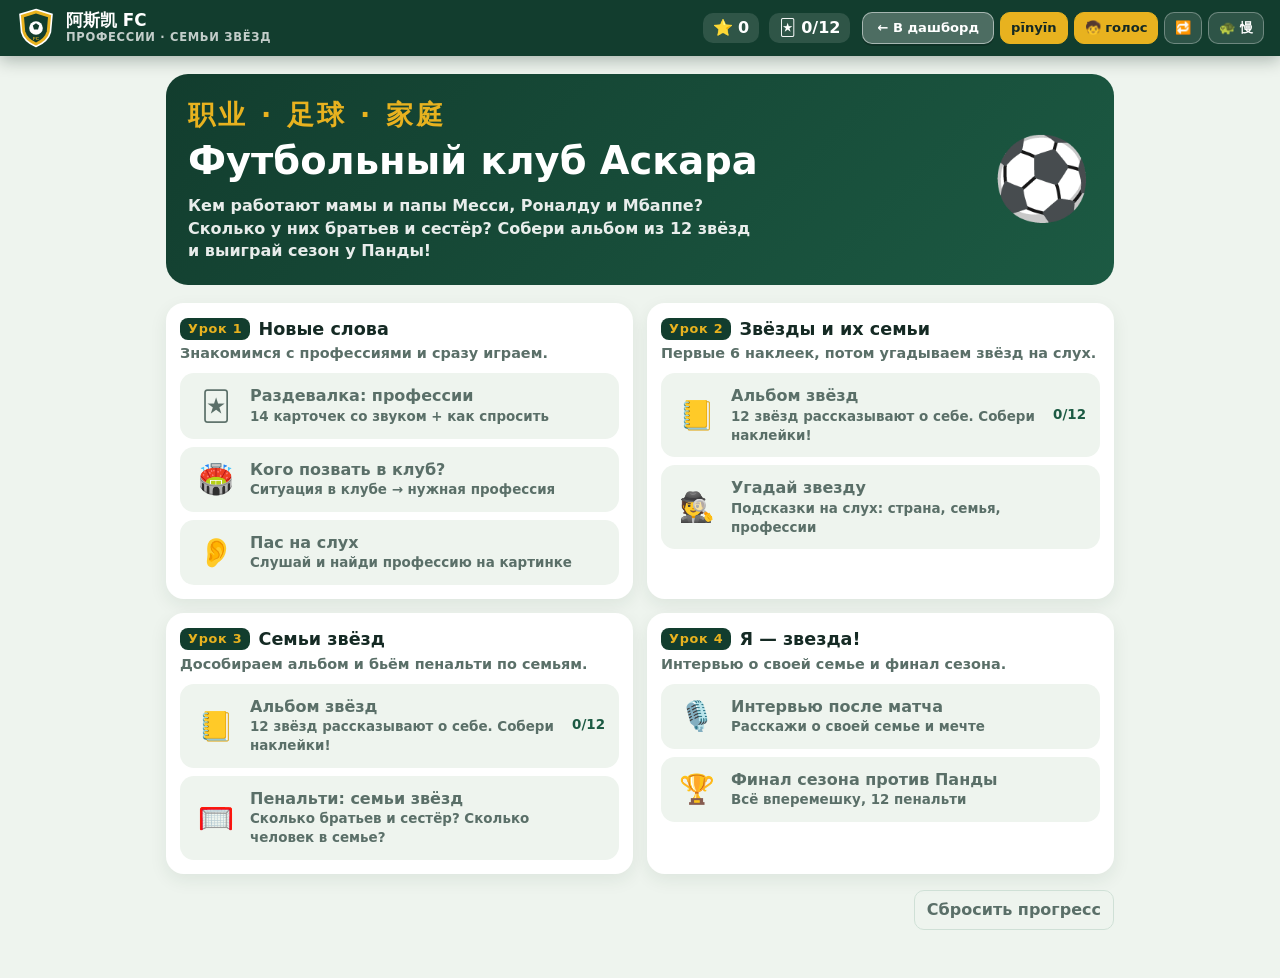
==== askar-fc.html @ 65e93907 "Add Askar FC interactive professions and football star cards simulator" ====
<!doctype html><html><head><meta charset=utf8><meta name=viewport content="width=device-width,initial-scale=1,viewport-fit=cover"><style>:root{color-scheme:light;box-sizing:border-box;padding-top:env(safe-area-inset-top,0px);padding-bottom:env(safe-area-inset-bottom,0px)}html{scroll-padding-top:env(safe-area-inset-top,0px)}body{margin:0;padding:0;font:14px -apple-system,BlinkMacSystemFont,sans-serif;background:#fff;color:#000}img{max-width:100%}[hidden]:not([hidden=until-found i]){display:none!important}</style></head><body>
<title>Аскар FC: Профессии и Звёзды футбола | 阿斯凯 FC</title>
<meta name="claude:viewport-fit-sides" content="cover">
<style>
/* Layout: sticky club header; home = season plan (4 lessons → modules); each module is one focused screen. The sticker album is the spine of the site. */
:root{
  --bg:#eef4ee;
  --page:#ffffff;
  --ink:#152a24;
  --muted:#5a6f68;
  --line:#cfe0d6;
  --club:#123d2e;
  --club-2:#1c5a43;
  --grass:#3c8e4c;
  --grass-2:#47a058;
  --gold:#e8b21f;
  --gold-soft:#fff3cc;
  --red:#e0483a;
  --red-d:#a92d22;
  --teal:#17807e;
  --ok:#2f9e5b;
  --ok-soft:#ddf3e5;
  --bad:#d6403f;
  --bad-soft:#fde5e3;
  --f-body:"Trebuchet MS","Segoe UI",system-ui,-apple-system,"PingFang SC","Microsoft YaHei",sans-serif;
  --f-zh:"PingFang SC","Microsoft YaHei","Noto Sans SC","Hiragino Sans GB",system-ui,sans-serif;
  color-scheme:light;
}
*{box-sizing:border-box}
html,body{min-height:100%}
body{margin:0;background:var(--bg);color:var(--ink);font-family:var(--f-body);font-size:16px;line-height:1.4;overflow-x:hidden}
body::before{content:"";position:fixed;inset:0 0 auto;height:env(safe-area-inset-top,0px);z-index:10;background:var(--club)}
.zh{font-family:var(--f-zh);font-weight:700}
.py{font-weight:700;color:var(--teal);font-size:.8em}
body.nopy .py{display:none}
button{font:inherit;color:inherit;cursor:pointer}
button:focus-visible{outline:3px solid var(--gold);outline-offset:3px}

header.top{position:sticky;top:env(safe-area-inset-top,0px);z-index:9;background:var(--club);color:#fff;
  padding-block:8px;padding-left:max(16px,env(safe-area-inset-left,0px));padding-right:max(16px,env(safe-area-inset-right,0px));
  display:flex;align-items:center;gap:12px;flex-wrap:wrap;box-shadow:0 4px 16px rgba(5,30,20,.3)}
.badge{display:flex;align-items:center;gap:10px;background:none;border:0;color:#fff;padding:0;text-align:left}
.badge svg{width:40px;height:40px;flex:none}
.badge b{display:block;font-weight:900;font-size:1.05rem;line-height:1.1}
.badge small{display:block;opacity:.75;font-size:.72rem;letter-spacing:.06em;text-transform:uppercase;font-weight:800}
.hstat{display:flex;gap:10px;margin-left:auto;font-weight:900;align-items:center}
.hstat span{background:rgba(255,255,255,.12);border-radius:10px;padding:4px 10px;font-variant-numeric:tabular-nums}
.tools{display:flex;gap:6px;flex-wrap:wrap}
.tbtn{background:rgba(255,255,255,.12);border:1.5px solid rgba(255,255,255,.3);color:#fff;border-radius:10px;padding:6px 10px;font-weight:800;font-size:.82rem;white-space:nowrap}
.tbtn[aria-pressed="true"]{background:var(--gold);color:var(--ink);border-color:var(--gold)}
.warn{background:var(--gold-soft);color:#6b4b00;font-weight:700;font-size:.88rem;padding-block:8px;padding-left:max(16px,env(safe-area-inset-left,0px));padding-right:max(16px,env(safe-area-inset-right,0px));border-bottom:1px solid #f0d58a}

main{max-width:980px;margin:0 auto;padding-block:18px 48px;padding-left:max(16px,env(safe-area-inset-left,0px));padding-right:max(16px,env(safe-area-inset-right,0px))}
.screen{animation:in .3s ease both}
@keyframes in{from{opacity:.35;transform:translateY(8px)}to{opacity:1;transform:none}}
h1.t{margin:0 0 4px;font-size:clamp(1.4rem,4.4vw,2rem);font-weight:900;text-wrap:balance}
h1.t .zh{color:var(--red);margin-right:8px}
.sub{color:var(--muted);font-weight:700;margin:0 0 14px}
.back{background:transparent;border:1.5px solid var(--line);border-radius:10px;padding:8px 12px;font-weight:800;color:var(--muted)}
.cta{display:inline-flex;align-items:center;justify-content:center;gap:10px;background:var(--red);color:#fff;border:0;border-radius:14px;padding:13px 24px;font-weight:900;font-size:1.1rem;box-shadow:0 6px 0 var(--red-d);transition:transform .1s,box-shadow .1s}
.cta:active{transform:translateY(4px);box-shadow:0 2px 0 var(--red-d)}
.cta.green{background:var(--club-2);box-shadow:0 6px 0 var(--club)}
.cta.green:active{box-shadow:0 2px 0 var(--club)}
.row{display:flex;gap:10px;align-items:center;flex-wrap:wrap}
.spacer{flex:1}

/* home */
.hero{background:linear-gradient(135deg,var(--club) 0%,var(--club-2) 100%);color:#fff;border-radius:22px;padding:22px;display:grid;grid-template-columns:minmax(0,1fr) auto;gap:18px;align-items:center;overflow:hidden;position:relative}
.hero h1{margin:0;font-size:clamp(1.6rem,5vw,2.4rem);font-weight:900;text-wrap:balance}
.hero h1 .zh{display:block;color:var(--gold);font-size:.7em;letter-spacing:.12em}
.hero p{margin:8px 0 0;opacity:.9;font-weight:700;max-width:52ch}
.hero .ball{font-size:5rem;line-height:1}
.lessons{display:grid;gap:14px;margin-top:18px;grid-template-columns:repeat(2,minmax(0,1fr))}
.lesson{background:var(--page);border-radius:18px;padding:14px;box-shadow:0 6px 18px rgba(20,60,40,.08);min-width:0}
.lesson h2{margin:0 0 2px;font-size:1.1rem;font-weight:900;display:flex;gap:8px;align-items:center}
.lesson h2 .n{background:var(--club);color:var(--gold);border-radius:8px;padding:2px 8px;font-size:.8rem;letter-spacing:.06em}
.lesson p{margin:0 0 10px;color:var(--muted);font-weight:700;font-size:.9rem}
.mods{display:grid;gap:8px}
.mod{display:flex;align-items:center;gap:12px;background:var(--bg);border:2px solid transparent;border-radius:14px;padding:10px 12px;text-align:left;width:100%}
.mod:hover{border-color:var(--grass)}
.mod .ic{font-size:1.8rem;flex:none;width:44px;text-align:center}
.mod b{display:block;font-size:1rem}
.mod span{display:block;color:var(--muted);font-size:.84rem;font-weight:700}
.mod .sc{margin-left:auto;font-weight:900;color:var(--club-2);white-space:nowrap;font-variant-numeric:tabular-nums}

/* word cards */
.cards{display:grid;gap:12px;grid-template-columns:repeat(auto-fill,minmax(150px,1fr))}
.wcard{background:var(--page);border:3px solid var(--line);border-radius:18px;padding:12px 8px;display:flex;flex-direction:column;align-items:center;gap:4px;text-align:center;position:relative;min-width:0}
.wcard:hover{border-color:var(--grass)}
.wcard .emo{font-size:2.6rem;line-height:1.1}
.wcard .zh{font-size:1.5rem}
.wcard .ru{color:var(--muted);font-weight:700;font-size:.88rem}
.wcard .tb{position:absolute;top:6px;right:8px;font-size:.62rem;font-weight:900;letter-spacing:.05em;color:#fff;background:var(--teal);border-radius:5px;padding:1px 5px}
.wcard .tb.ex{background:var(--gold);color:var(--ink)}
.wcard.flip .ru{display:none}
.grammar{margin-top:18px;background:var(--page);border-radius:18px;padding:14px 16px;border-left:6px solid var(--gold)}
.grammar h3{margin:0 0 8px;font-size:1rem}
.gl{display:flex;gap:10px;align-items:center;padding:6px 0;border-bottom:1px dashed var(--line)}
.gl:last-child{border-bottom:0}
.gl .zh{font-size:1.25rem}
.gl .ru{color:var(--muted);font-weight:700;font-size:.9rem}
.sbtn{flex:none;width:40px;height:40px;border-radius:50%;border:0;background:var(--gold);font-size:1.1rem;box-shadow:0 3px 0 #b88a0e}
.sbtn:active{transform:translateY(2px);box-shadow:0 1px 0 #b88a0e}

/* quiz */
.qhead{display:flex;align-items:center;gap:10px;flex-wrap:wrap;margin-bottom:12px}
.qhead h1{margin:0;font-size:clamp(1.2rem,3.6vw,1.6rem);font-weight:900}
.dots{display:flex;gap:5px;margin-left:auto;flex-wrap:wrap}
.dot{width:11px;height:11px;border-radius:50%;background:#fff;border:2px solid var(--line)}
.dot.ok{background:var(--ok);border-color:var(--ok)}.dot.miss{background:var(--gold);border-color:var(--gold)}.dot.cur{border-color:var(--club);transform:scale(1.25)}
.score{display:flex;gap:8px;align-items:center;margin-left:auto;font-weight:900;font-size:1.2rem;font-variant-numeric:tabular-nums}
.score span{background:var(--club);color:#fff;border-radius:10px;padding:3px 10px}
.prompt{background:var(--page);border-radius:20px;padding:14px 16px;box-shadow:0 8px 22px rgba(20,60,40,.1)}
.prompt .ask{font-weight:900;color:var(--muted);font-size:.95rem}
.prompt .scene{font-size:clamp(2.6rem,11vw,4rem);text-align:center;line-height:1.2;margin:6px 0}
.qline{display:flex;align-items:center;gap:12px;margin-top:6px}
.qline .face{font-size:2.4rem;flex:none;line-height:1}
.qline .q{flex:1;min-width:0;font-size:clamp(1.3rem,4.6vw,1.9rem);line-height:1.25}
.qline .q.hid{color:transparent;background:repeating-linear-gradient(90deg,var(--line) 0 16px,transparent 16px 24px);height:.9em;border-radius:6px;max-width:320px}
.listen{flex:none;width:62px;height:62px;border-radius:50%;border:0;background:var(--gold);font-size:1.7rem;box-shadow:0 4px 0 #b88a0e;display:grid;place-items:center}
.listen:active{transform:translateY(3px);box-shadow:0 1px 0 #b88a0e}
.listen.pulse{animation:pulse 1.3s infinite}
@keyframes pulse{0%{box-shadow:0 4px 0 #b88a0e,0 0 0 0 rgba(232,178,31,.6)}70%{box-shadow:0 4px 0 #b88a0e,0 0 0 16px rgba(232,178,31,0)}100%{box-shadow:0 4px 0 #b88a0e,0 0 0 0 rgba(232,178,31,0)}}
.hint{margin-top:8px;color:var(--muted);font-weight:800;font-size:.9rem}
.opts{display:grid;gap:12px;grid-template-columns:repeat(2,minmax(0,1fr));margin-top:14px}
@media(min-width:760px){.opts.four{grid-template-columns:repeat(4,minmax(0,1fr))}}
.opt{background:var(--page);border:3px solid var(--line);border-radius:16px;padding:12px;min-height:84px;display:flex;flex-direction:column;align-items:center;justify-content:center;gap:4px;text-align:center;min-width:0;transition:transform .12s,border-color .2s,background .2s}
.opt:hover:not(:disabled){transform:translateY(-2px);border-color:var(--teal)}
.opt .emo{font-size:2.6rem;line-height:1.1}
.opt .zh{font-size:clamp(1.15rem,4vw,1.5rem);line-height:1.25}
.opt .rev{display:none}
.opts.done .opt .rev{display:block}
.opt.ok{border-color:var(--ok);background:var(--ok-soft)}
.opt.bad{border-color:var(--bad);background:var(--bad-soft);animation:shake .35s}
.opts.done .opt:not(.ok){opacity:.5}
.opt:disabled{cursor:default}
.opt svg.jersey{width:84px;height:84px}
@keyframes shake{20%,60%{transform:translateX(-6px)}40%,80%{transform:translateX(6px)}}
.after{margin-top:14px;background:var(--club);color:#fff;border-radius:18px;padding:14px 18px;display:flex;align-items:center;gap:14px;flex-wrap:wrap}
.after .say{flex:1;min-width:200px}
.after small{display:block;font-weight:800;opacity:.85}
.after .zh{display:block;font-size:clamp(1.4rem,5vw,2rem);color:#ffe28a;line-height:1.25}
.after .py{color:#bfeadb;font-size:.95rem}
.after .ru{display:block;opacity:.9;font-weight:700}
.after .mini{background:rgba(255,255,255,.14);border:1.5px solid rgba(255,255,255,.35);color:#fff;border-radius:12px;padding:10px 14px;font-weight:800}
.foot{display:flex;justify-content:space-between;gap:10px;margin-top:14px}

/* penalty strip */
.pitch{position:relative;height:130px;border-radius:16px;overflow:hidden;margin-top:12px;background:repeating-linear-gradient(90deg,var(--grass) 0 44px,var(--grass-2) 44px 88px)}
.goal{position:absolute;left:50%;top:8px;width:min(230px,70%);height:76px;transform:translateX(-50%);border:5px solid #fff;border-bottom:0;border-radius:6px 6px 0 0;background:repeating-linear-gradient(45deg,rgba(255,255,255,.28) 0 2px,transparent 2px 10px),repeating-linear-gradient(-45deg,rgba(255,255,255,.28) 0 2px,transparent 2px 10px),rgba(10,40,25,.25)}
.keeper{position:absolute;left:50%;bottom:44px;margin-left:-20px;font-size:2.5rem;line-height:1;transition:transform .45s cubic-bezier(.3,1.3,.5,1)}
.pball{position:absolute;left:50%;bottom:6px;margin-left:-16px;font-size:2rem;line-height:1;transition:transform .5s cubic-bezier(.2,.8,.3,1)}
.pbig{position:absolute;left:12px;bottom:8px;max-width:46%;color:#fff;font-weight:900;font-size:1.15rem;text-shadow:0 2px 6px rgba(0,0,0,.45);opacity:0;transition:opacity .25s}
.pbig.on{opacity:1}

/* album */
.album{display:grid;gap:14px;grid-template-columns:repeat(auto-fill,minmax(170px,1fr))}
.slot{position:relative;border-radius:18px;padding:10px;background:var(--page);border:3px dashed var(--line);display:flex;flex-direction:column;align-items:center;gap:4px;text-align:center;min-height:210px;min-width:0}
.slot .num{position:absolute;top:8px;left:10px;font-weight:900;color:var(--muted);font-size:.8rem;font-variant-numeric:tabular-nums}
.slot .flag{position:absolute;top:8px;right:8px;width:34px;border-radius:4px;box-shadow:0 1px 4px rgba(0,0,0,.2)}
.slot svg.jersey{width:110px;height:110px;margin-top:10px}
.slot .nm{font-size:1.25rem}
.slot .ru{font-weight:800;color:var(--muted);font-size:.85rem}
.slot.empty svg.jersey{filter:grayscale(1) opacity(.35)}
.slot.empty .nm{color:#9fb3aa}
.slot.glued{border:3px solid var(--gold);background:linear-gradient(160deg,#fffdf3 0%,#fff 55%,#fff6d6 100%);box-shadow:0 8px 20px rgba(160,120,10,.18)}
.slot.glued::after{content:"";position:absolute;inset:0;border-radius:15px;pointer-events:none;background:linear-gradient(115deg,transparent 30%,rgba(255,255,255,.65) 45%,transparent 60%);background-size:250% 100%;animation:shine 3.5s infinite}
@keyframes shine{from{background-position:120% 0}to{background-position:-120% 0}}
.slot .tag{font-size:.75rem;font-weight:900;color:var(--club-2);background:var(--ok-soft);border-radius:8px;padding:2px 8px}
.slot.empty .tag{background:var(--gold-soft);color:#6b4b00}
.progress{height:12px;background:var(--page);border-radius:8px;overflow:hidden;margin:4px 0 16px;border:1px solid var(--line)}
.progress i{display:block;height:100%;background:linear-gradient(90deg,var(--gold),var(--grass))}

/* dossier */
.dos{display:grid;grid-template-columns:220px minmax(0,1fr);gap:16px;align-items:start}
.dos .pic{background:var(--page);border-radius:20px;padding:12px;text-align:center;box-shadow:0 8px 22px rgba(20,60,40,.1)}
.dos .pic svg.jersey{width:170px;height:170px}
.dos .pic .flag{width:60px;border-radius:5px;box-shadow:0 1px 4px rgba(0,0,0,.2)}
.dos .pic .nm{font-size:1.6rem;display:block}
.lines{background:var(--page);border-radius:20px;padding:10px 14px;box-shadow:0 8px 22px rgba(20,60,40,.1)}
.ln{display:flex;align-items:center;gap:12px;padding:8px 0;border-bottom:1px dashed var(--line)}
.ln:last-child{border-bottom:0}
.ln .vis{font-size:1.9rem;flex:none;width:96px;text-align:center;line-height:1.1}
.ln .txt{flex:1;min-width:0}
.ln .txt .zh{font-size:1.3rem}
body.hidetxt .ln .txt .zh,body.hidetxt .ln .txt .py{filter:blur(7px)}
.fact{margin-top:12px;background:var(--gold-soft);border-radius:14px;padding:10px 14px;font-weight:700}

/* interview */
.iv{display:grid;grid-template-columns:minmax(0,1.15fr) minmax(0,1fr);gap:16px;align-items:start}
.qrow{background:var(--page);border-radius:16px;padding:10px 12px;margin-bottom:10px;border:2px solid transparent}
.qrow.need{border-color:var(--gold)}
.qrow .qq{display:flex;align-items:center;gap:8px;margin-bottom:8px}
.qrow .qq .zh{font-size:1.1rem}
.qrow .qq .new{background:var(--red);color:#fff;font-size:.62rem;font-weight:900;padding:1px 6px;border-radius:5px}
.chips{display:flex;flex-wrap:wrap;gap:7px}
.chip{border:2px solid var(--line);background:#fff;border-radius:12px;padding:5px 10px;display:flex;flex-direction:column;align-items:center;line-height:1.2}
.chip .zh{font-size:1.05rem}
.chip .e{font-size:1.2rem}
.chip.on{border-color:var(--ok);background:var(--ok-soft)}
.mic{position:sticky;top:76px;background:var(--club);color:#fff;border-radius:20px;padding:16px}
.mic h3{margin:0 0 8px;display:flex;gap:8px;align-items:center}
.mic .l{padding:6px 0;border-bottom:1px dashed rgba(255,255,255,.2)}
.mic .l .zh{font-size:1.15rem;color:#ffe28a}
.mic .l .py{color:#bfeadb;display:block}
.mic .l.empty{opacity:.45}

/* end */
.final{background:var(--page);border-radius:22px;padding:22px;text-align:center;box-shadow:0 10px 30px rgba(20,60,40,.12)}
.final .cup{font-size:4rem;line-height:1}
.final h1{margin:6px 0;font-size:clamp(1.5rem,5vw,2.2rem);font-weight:900;text-wrap:balance}
.final .big{font-size:2.6rem;font-weight:900;font-variant-numeric:tabular-nums}
.teacher{margin-top:16px;background:var(--bg);border-radius:14px;padding:12px 16px;text-align:left}
.teacher h3{margin:0 0 6px;font-size:1rem}
.teacher ul{margin:0;padding-left:20px;display:grid;gap:4px}
.teacher li small{display:block;color:var(--muted);font-weight:700}
.ov{position:fixed;inset:0;z-index:30;display:grid;place-items:center;background:rgba(5,30,20,.6);padding:20px}
.stick{background:var(--page);border-radius:24px;padding:22px;text-align:center;max-width:360px;animation:pop .5s cubic-bezier(.2,1.6,.4,1) both}
@keyframes pop{from{transform:scale(.3) rotate(-10deg);opacity:0}to{transform:none;opacity:1}}
.stick svg.jersey{width:150px;height:150px}
.stick h2{margin:6px 0 2px;font-size:1.5rem}

@media(max-width:760px){.lessons{grid-template-columns:1fr}.dos,.iv{grid-template-columns:1fr}.mic{position:static}.hero{grid-template-columns:1fr}.hero .ball{display:none}}
@media(max-width:480px){.badge small{display:none}.ln .vis{width:64px;font-size:1.5rem}}
@media(prefers-reduced-motion:reduce){*{animation:none!important;transition:none!important}}
</style>

<header class="top">
  <button class="badge" id="home" aria-label="На главную">
    <svg viewBox="0 0 100 100" aria-hidden="true"><path d="M50 4 L90 16 L86 60 Q80 84 50 96 Q20 84 14 60 L10 16 Z" fill="#e8b21f" stroke="#fff" stroke-width="4"/><path d="M50 14 L80 23 L77 58 Q72 76 50 86 Q28 76 23 58 L20 23 Z" fill="#123d2e"/><circle cx="50" cy="50" r="17" fill="#fff"/><path d="M50 38 L58 44 L55 54 L45 54 L42 44 Z" fill="#123d2e"/><text x="50" y="80" text-anchor="middle" font-size="11" font-weight="900" fill="#e8b21f" font-family="sans-serif">FC</text></svg>
    <span><b><span class="zh">阿斯凯</span> FC</b><small>Профессии · семьи звёзд</small></span>
  </button>
  <div class="hstat"><span id="hStars" title="Звёзды за правильные ответы">⭐ 0</span><span id="hStick" title="Наклейки в альбоме">🃏 0/12</span></div>
  <div class="tools"><a href="index.html" class="tbtn" style="text-decoration:none; display:inline-flex; align-items:center; gap:6px; background:rgba(255,255,255,0.25); border:1.5px solid rgba(255,255,255,0.5); color:#fff; font-weight:800; padding:6px 14px; border-radius:10px; box-shadow:0 2px 0 rgba(0,0,0,0.2);">← В дашборд</a>
    <button class="tbtn" id="tPy" aria-pressed="true">pīnyīn</button>
    <button class="tbtn" id="tKid" aria-pressed="true">🧒 голос</button>
    <button class="tbtn" id="tVoice" title="Сменить голос">🔁</button>
    <button class="tbtn" id="tSlow" aria-pressed="false">🐢 慢</button>
  </div>
</header>
<div class="warn" id="warn" hidden></div>
<main id="app"></main>
<div id="ov"></div>

<script>
(function(){
const $=s=>document.querySelector(s);
const app=$('#app'),ovEl=$('#ov');
const esc=s=>String(s).replace(/[&<>"]/g,m=>({'&':'&amp;','<':'&lt;','>':'&gt;','"':'&quot;'}[m]));
const shuffle=a=>{a=a.slice();for(let i=a.length-1;i>0;i--){const j=Math.floor(Math.random()*(i+1));[a[i],a[j]]=[a[j],a[i]]}return a};
const pick=(a,n)=>shuffle(a).slice(0,n);
const zp=(zh,py)=>`<span class="zh">${esc(zh)}</span>${py?`<br><span class="py">${esc(py)}</span>`:''}`;

/* ================= VOICE ================= */
const synth=window.speechSynthesis||null;let voice=null,slow=false,kid=true,zhVoices=[],vi=0;
function pickVoice(){
  if(!synth)return;const vs=synth.getVoices();
  const rank=v=>/yunxia/i.test(v.name)?0:/xiaoyi/i.test(v.name)?1:/xiaoxiao/i.test(v.name)?2:/yunxi(?![a-z])/i.test(v.name)?3:/zh[-_]CN/i.test(v.lang)?4:/^zh/i.test(v.lang)?5:9;
  zhVoices=vs.filter(v=>rank(v)<9).sort((a,b)=>rank(a)-rank(b));
  if(vi>=zhVoices.length)vi=0;voice=zhVoices[vi]||null;
  const w=$('#warn');if(!vs.length)return;
  if(!voice){w.textContent='На этом устройстве нет китайского голоса. Откройте страницу в Microsoft Edge (голос 云夏) или читайте фразы сами.';w.hidden=false}
  else if(!/yunxia/i.test(voice.name)){w.textContent='Голос: '+voice.name+(kid?'. Детскость имитируем повышением тона. ':'. ')+'Самый детский голос (云夏) есть в Microsoft Edge.';w.hidden=false}
  else w.hidden=true;
  $('#tVoice').textContent='🔁 '+(voice?voice.name.replace(/Microsoft |Google | Online|\(Natural\)|\(.*?\)/g,'').trim().slice(0,14):'нет');
}
if(synth){pickVoice();synth.onvoiceschanged=pickVoice}
else{const w=$('#warn');w.textContent='Браузер не умеет озвучивать текст. Читайте фразы сами.';w.hidden=false}
function speak(text){
  return new Promise(res=>{
    if(!synth){res();return}
    synth.cancel();
    setTimeout(()=>{
      const u=new SpeechSynthesisUtterance(text);u.lang='zh-CN';if(voice)u.voice=voice;
      u.rate=slow?0.58:0.72;u.pitch=kid?(voice&&/yunxia/i.test(voice.name)?1.15:1.6):1;
      let d=false;const fin=()=>{if(!d){d=true;res()}};u.onend=fin;u.onerror=fin;
      setTimeout(fin,2500+text.length*(slow?520:330));synth.speak(u);
    },70);
  });
}
let ac=null;
function tone(seq){try{ac=ac||new (window.AudioContext||window.webkitAudioContext)();let t=ac.currentTime;
  seq.forEach(([f,d,type])=>{const o=ac.createOscillator(),g=ac.createGain();o.type=type||'sine';o.frequency.value=f;g.gain.setValueAtTime(.0001,t);g.gain.exponentialRampToValueAtTime(.18,t+.02);g.gain.exponentialRampToValueAtTime(.0001,t+d);o.connect(g).connect(ac.destination);o.start(t);o.stop(t+d+.02);t+=d*.8})}catch(e){}}
const sOk=()=>tone([[660,.12],[880,.12],[1320,.26]]);
const sBad=()=>tone([[220,.18,'triangle'],[165,.24,'triangle']]);
const sWhistle=()=>tone([[1900,.16,'square'],[1900,.3,'square']]);
const sStick=()=>tone([[523,.1],[659,.1],[784,.1],[1046,.3]]);

/* ================= STORAGE ================= */
const KEY='askarFC_v1';
let SV={stars:0,glued:{},best:{}};
try{const r=localStorage.getItem(KEY);if(r)SV=Object.assign(SV,JSON.parse(r))}catch(e){}
function save(){try{localStorage.setItem(KEY,JSON.stringify(SV))}catch(e){}}
function hdr(){$('#hStars').textContent='⭐ '+SV.stars;$('#hStick').textContent='🃏 '+Object.keys(SV.glued).length+'/'+STARS.length}

/* ================= DATA: PROFESSIONS ================= */
const PR={
 yisheng:{zh:'医生',py:'yīshēng',ru:'врач',e:'🧑‍⚕️🩺',tb:1},
 hushi:{zh:'护士',py:'hùshi',ru:'медсестра',e:'👩‍⚕️💉',tb:1},
 laoshi:{zh:'老师',py:'lǎoshī',ru:'учитель',e:'👩‍🏫📚',tb:1},
 lvshi:{zh:'律师',py:'lǜshī',ru:'юрист, адвокат',e:'⚖️📜',tb:1},
 siji:{zh:'司机',py:'sījī',ru:'водитель',e:'🧑🚌',tb:1},
 shangren:{zh:'商人',py:'shāngrén',ru:'бизнесмен',e:'💼💰',tb:1},
 jingli:{zh:'经理',py:'jīnglǐ',ru:'менеджер, начальник',e:'👔📊',tb:1},
 mishu:{zh:'秘书',py:'mìshū',ru:'секретарь',e:'📞📝',tb:1},
 jiaolian:{zh:'教练',py:'jiàoliàn',ru:'тренер',e:'📣📋',tb:0},
 yundongyuan:{zh:'运动员',py:'yùndòngyuán',ru:'спортсмен',e:'🏃🏅',tb:0},
 chushi:{zh:'厨师',py:'chúshī',ru:'повар',e:'🧑‍🍳🍲',tb:0},
 gongren:{zh:'工人',py:'gōngrén',ru:'рабочий',e:'👷🔧',tb:0},
 lifashi:{zh:'理发师',py:'lǐfàshī',ru:'парикмахер',e:'💇✂️',tb:0},
 gongchengshi:{zh:'工程师',py:'gōngchéngshī',ru:'инженер',e:'🏗️📐',tb:0}
};
const PK=Object.keys(PR);
const GRAM=[
 ['你爸爸做什么工作？','Nǐ bàba zuò shénme gōngzuò?','Кем работает твой папа?'],
 ['我爸爸是医生。','Wǒ bàba shì yīshēng.','Мой папа — врач.'],
 ['我妈妈也是医生。','Wǒ māma yě shì yīshēng.','Моя мама тоже врач. (也 = тоже)'],
 ['他是足球运动员。','Tā shì zúqiú yùndòngyuán.','Он футболист. (足球 + 运动员)'],
 ['我想当教练。','Wǒ xiǎng dāng jiàoliàn.','Я хочу стать тренером.']
];

/* ================= DATA: STARS (facts checked: Wikipedia / biographies) ================= */
const CT={pt:['葡萄牙','Pútáoyá','Португалия'],ar:['阿根廷','Āgēntíng','Аргентина'],fr:['法国','Fǎguó','Франция'],no:['挪威','Nuówēi','Норвегия'],br:['巴西','Bāxī','Бразилия'],gb:['英国','Yīngguó','Англия'],it:['意大利','Yìdàlì','Италия'],es:['西班牙','Xībānyá','Испания']};
const STARS=[
 {id:'cr7',zh:'C罗',py:'C Luó',ru:'Криштиану Роналду',c:'pt',num:7,k:['#c8102e','#046a38','#fff'],dad:null,mom:'chushi',sib:{g:1,j:2},kou:6,
  fact:'Папа работал садовником и помогал с формой в маленьком футбольном клубе. Мама работала поваром и уборщицей. Криштиану — самый младший из четырёх детей.'},
 {id:'messi',zh:'梅西',py:'Méixī',ru:'Лионель Месси',c:'ar',num:10,k:['#75aadb','#ffffff','#1c2a5a'],stripes:1,dad:'jingli',mom:'gongren',sib:{g:2,m:1},kou:6,
  fact:'Папа был начальником отдела на сталелитейном заводе. Мама работала в мастерской, где делали магниты. Лео играл в футбол со старшими братьями Родриго и Матиасом.'},
 {id:'mbappe',zh:'姆巴佩',py:'Mǔbāpèi',ru:'Килиан Мбаппе',c:'fr',num:10,k:['#1c2a5a','#ffffff','#e0483a'],dad:'jiaolian',mom:'yundongyuan',sib:{g:1,d:1},kou:5,
  fact:'Папа — футбольный тренер, мама играла в гандбол. Младший брат Этан тоже футболист. Старший брат Жирес — приёмный, он тоже был футболистом.'},
 {id:'haaland',zh:'哈兰德',py:'Hālándé',ru:'Эрлинг Холанд',c:'no',num:9,k:['#ba0c2f','#ffffff','#00205b'],dad:'yundongyuan',mom:'yundongyuan',sib:{g:1,j:1},kou:5,
  fact:'Папа играл в футбол в английской Премьер-лиге, мама — чемпионка Норвегии по лёгкой атлетике. Старшие брат Астор и сестра Габриэль. У папы есть ещё две младшие дочки.'},
 {id:'neymar',zh:'内马尔',py:'Nèimǎ\'ěr',ru:'Неймар',c:'br',num:10,k:['#ffdf00','#009c3b','#002776'],dad:'yundongyuan',mom:null,sib:{m:1},kou:4,
  fact:'Папа тоже был футболистом, а потом стал помощником сына. Младшая сестра Рафаэлла родилась в 1996 году.'},
 {id:'kaka',zh:'卡卡',py:'Kǎkǎ',ru:'Кака',c:'br',num:22,k:['#ffdf00','#009c3b','#002776'],dad:'gongchengshi',mom:'laoshi',sib:{d:1},kou:4,
  fact:'Папа — инженер-строитель, мама — учительница начальных классов. Младший брат Дигау тоже стал футболистом.'},
 {id:'ronaldinho',zh:'小罗',py:'Xiǎo Luó',ru:'Роналдиньо',c:'br',num:10,k:['#ffdf00','#009c3b','#002776'],dad:'gongren',mom:'hushi',sib:{g:1,j:1},kou:5,
  fact:'Папа был сварщиком на верфи и играл в футбол. Мама продавала косметику, а потом выучилась на медсестру. Роналдиньо — младший из трёх детей.'},
 {id:'beckham',zh:'贝克汉姆',py:'Bèikèhànmǔ',ru:'Дэвид Бекхэм',c:'gb',num:7,k:['#ffffff','#1c2a5a','#e0483a'],dad:'gongren',mom:'lifashi',sib:{j:1,m:1},kou:5,
  fact:'Папа устанавливал кухни, мама работала парикмахером. У Дэвида старшая сестра Линн и младшая сестра Джоанна.'},
 {id:'buffon',zh:'布冯',py:'Bùféng',ru:'Джанлуиджи Буффон',c:'it',num:1,k:['#3a3f47','#e8b21f','#ffffff'],dad:'laoshi',mom:'laoshi',sib:{j:2},kou:5,gk:1,
  fact:'Мама метала диск, папа поднимал штангу, а потом оба стали учителями физкультуры. Сёстры играли в волейбол за сборную Италии. Буффон — легендарный вратарь, 门将!'},
 {id:'pele',zh:'贝利',py:'Bèilì',ru:'Пеле',c:'br',num:10,k:['#ffdf00','#009c3b','#002776'],dad:'yundongyuan',mom:null,sib:null,kou:null,bro:true,
  fact:'Папа Дондиньо тоже был футболистом. Младший брат Зока (на 2 года младше) тоже играл в футбол. Ещё у Пеле была сестра Мария Лусия.'},
 {id:'zidane',zh:'齐达内',py:'Qídánèi',ru:'Зинедин Зидан',c:'fr',num:10,k:['#1c2a5a','#ffffff','#e0483a'],dad:'gongren',mom:null,sib:null,sibTxt:['四个哥哥姐姐','sì ge gēge jiějie'],kou:7,
  fact:'Папа работал на складе и охранником в магазине, часто по ночам. Мама вела дом. Зинедин — самый младший из пяти детей.'},
 {id:'yamal',zh:'亚马尔',py:'Yàmǎ\'ěr',ru:'Ламин Ямаль',c:'es',num:19,k:['#c60b1e','#ffc400','#1c2a5a'],dad:null,mom:null,sib:{d:1,m:1},kou:null,
  fact:'Самая молодая звезда альбома! Папа из Марокко, мама из Экваториальной Гвинеи. У Ламина есть младшие брат и сестра.'}
];
const SN={1:['一','yí'],2:['两','liǎng'],3:['三','sān'],4:['四','sì']};
const KN={4:['四','sì'],5:['五','wǔ'],6:['六','liù'],7:['七','qī'],3:['三','sān']};
const SR={g:['哥哥','gēge'],j:['姐姐','jiějie'],d:['弟弟','dìdi'],m:['妹妹','mèimei']};
function sibText(s){
  if(s.sibTxt)return s.sibTxt;
  if(!s.sib)return null;
  const parts=['g','j','d','m'].filter(k=>s.sib[k]).map(k=>[SN[s.sib[k]][0]+'个'+SR[k][0],SN[s.sib[k]][1]+' ge '+SR[k][1]]);
  return [parts.map(p=>p[0]).join('，'),parts.map(p=>p[1]).join(', ')];
}
function sibTextOf(sib){return sibText({sib})}
/* first-person intro of a star */
function intro(s){
  const L=[];const C=CT[s.c];
  L.push({vis:'👋',zh:`我叫${s.zh}。`,py:`Wǒ jiào ${s.py}.`});
  L.push({vis:flagSvg(s.c,'height:30px'),zh:`我是${C[0]}人。`,py:`Wǒ shì ${C[1]} rén.`});
  const st=sibText(s);
  if(st)L.push({vis:sibVis(s),zh:`我有${st[0]}。`,py:`Wǒ yǒu ${st[1]}.`});
  if(s.bro)L.push({vis:'👦⚽',zh:'我弟弟也是足球运动员。',py:'Wǒ dìdi yě shì zúqiú yùndòngyuán.'});
  if(s.kou)L.push({vis:'🏠'+KN[s.kou][0],zh:`我家有${KN[s.kou][0]}口人。`,py:`Wǒ jiā yǒu ${KN[s.kou][1]} kǒu rén.`});
  if(s.dad)L.push({vis:'👨 '+PR[s.dad].e,zh:`我爸爸是${PR[s.dad].zh}。`,py:`Wǒ bàba shì ${PR[s.dad].py}.`});
  if(s.mom){const same=s.mom===s.dad;L.push({vis:'👩 '+PR[s.mom].e,zh:`我妈妈${same?'也':''}是${PR[s.mom].zh}。`,py:`Wǒ māma ${same?'yě ':''}shì ${PR[s.mom].py}.`})}
  L.push({vis:'⚽',zh:'我是足球运动员！',py:'Wǒ shì zúqiú yùndòngyuán!'});
  return L;
}
function sibVis(s){if(!s.sib)return '👨‍👩‍👧‍👦';const E={g:'👦',j:'👧',d:'👦',m:'👧'},Z={g:1,j:1,d:.7,m:.7};let h='';['g','j','d','m'].forEach(k=>{for(let i=0;i<(s.sib[k]||0);i++)h+=`<span style="font-size:${Z[k]}em">${E[k]}</span>`});return h}

/* ================= ART ================= */
function starPts(cx,cy,r,rot){let p=[];for(let i=0;i<10;i++){const a=Math.PI/5*i-Math.PI/2+(rot||0);const rr=i%2?r*.38:r;p.push((cx+rr*Math.cos(a)).toFixed(2)+','+(cy+rr*Math.sin(a)).toFixed(2))}return p.join(' ')}
const FL={
 pt:()=>`<rect width="30" height="20" fill="#da291c"/><rect width="12" height="20" fill="#046a38"/><circle cx="12" cy="10" r="4" fill="#ffe900"/><circle cx="12" cy="10" r="2.4" fill="#da291c"/>`,
 ar:()=>`<rect width="30" height="20" fill="#fff"/><rect width="30" height="6.67" fill="#75aadb"/><rect y="13.33" width="30" height="6.67" fill="#75aadb"/><circle cx="15" cy="10" r="2" fill="#f6b40e"/>`,
 fr:()=>`<rect width="30" height="20" fill="#fff"/><rect width="10" height="20" fill="#002395"/><rect x="20" width="10" height="20" fill="#ed2939"/>`,
 no:()=>`<rect width="30" height="20" fill="#ba0c2f"/><path d="M11 0V20M0 10H30" stroke="#fff" stroke-width="5"/><path d="M11 0V20M0 10H30" stroke="#00205b" stroke-width="2.4"/>`,
 br:()=>`<rect width="30" height="20" fill="#009c3b"/><polygon points="15,2.5 27,10 15,17.5 3,10" fill="#ffdf00"/><circle cx="15" cy="10" r="4.2" fill="#002776"/><path d="M11 9.4 Q15 8.2 19 10.4" stroke="#fff" stroke-width=".7" fill="none"/>`,
 gb:()=>`<rect width="30" height="20" fill="#012169"/><path d="M0 0L30 20M30 0L0 20" stroke="#fff" stroke-width="4"/><path d="M0 0L30 20M30 0L0 20" stroke="#c8102e" stroke-width="1.4"/><path d="M15 0V20M0 10H30" stroke="#fff" stroke-width="6"/><path d="M15 0V20M0 10H30" stroke="#c8102e" stroke-width="3.4"/>`,
 it:()=>`<rect width="30" height="20" fill="#fff"/><rect width="10" height="20" fill="#009246"/><rect x="20" width="10" height="20" fill="#ce2b37"/>`,
 es:()=>`<rect width="30" height="20" fill="#c60b1e"/><rect y="5" width="30" height="10" fill="#ffc400"/>`
};
function flagSvg(c,style){return `<svg class="flag" viewBox="0 0 30 20" style="${style||''}" role="img" aria-label="${CT[c][2]}">${FL[c]()}<rect width="30" height="20" fill="none" stroke="rgba(0,0,0,.15)" stroke-width=".5"/></svg>`}
let jid=0;
function jersey(s){
  const [a,b,n]=s.k;const id='j'+(++jid);
  const shirt='M30 12 L42 6 Q50 13 58 6 L70 12 L93 27 L83 45 L72 39 L72 95 L28 95 L28 39 L17 45 L7 27 Z';
  return `<svg class="jersey" viewBox="0 0 100 100" aria-hidden="true"><defs><clipPath id="${id}"><path d="${shirt}"/></clipPath></defs>
  <path d="${shirt}" fill="${a}" stroke="rgba(0,0,0,.25)" stroke-width="1.5"/>
  ${s.stripes?`<g clip-path="url(#${id})">${[34,46,58,70].map(x=>`<rect x="${x-3}" y="0" width="7" height="100" fill="${b}"/>`).join('')}</g>`:`<g clip-path="url(#${id})"><rect x="0" y="22" width="30" height="8" fill="${b}" transform="rotate(35 15 26)"/><rect x="70" y="22" width="30" height="8" fill="${b}" transform="rotate(-35 85 26)"/></g>`}
  <path d="M42 6 Q50 13 58 6" stroke="${b}" stroke-width="3" fill="none"/>
  ${s.gk?'<text x="50" y="34" text-anchor="middle" font-size="12">🧤</text>':''}
  <text x="50" y="76" text-anchor="middle" font-size="32" font-weight="900" fill="${s.stripes?n:b}" stroke="${s.stripes?'#fff':'none'}" stroke-width="${s.stripes?1:0}" font-family="Trebuchet MS,Arial,sans-serif">${s.num}</text></svg>`;
}

/* ================= QUIZ ENGINE ================= */
/* item: {ask, say, sayPy, show(bool: show question text), scene, face, cls:'four'|'', options:[{html, ok, why}], after:{zh,py,ru}, hint} */
function quiz(cfg){
  const {title,items,penalty,onDone,modId}=cfg;
  let i=0,a=0,p=0;const res=[],miss=[];
  const show=()=>{
    const it=items[i];let tried=false,solved=false;
    const opts=shuffle(it.options);
    app.innerHTML=`<section class="screen">
     <div class="qhead"><button class="back" id="bk">← Меню</button><h1>${title}</h1>
      ${penalty?`<div class="score">🧒 <span id="sa">${a}</span> : <span id="sp">${p}</span> 🐼</div>`:`<div class="dots">${items.map((_,k)=>`<span class="dot ${res[k]===1?'ok':res[k]===2?'miss':''} ${k===i?'cur':''}"></span>`).join('')}</div>`}</div>
     <div class="prompt"><div class="ask">${esc(it.ask)} <span style="float:right">${i+1}/${items.length}</span></div>
      ${it.scene?`<div class="scene" aria-hidden="true">${it.scene}</div>`:''}
      ${it.say?`<div class="qline"><span class="face">${it.face||'🐼'}</span><div class="q ${it.show?'':'hid'}" id="qt">${it.show?zp(it.say,it.sayPy):'?'}</div><button class="listen pulse" id="lis" aria-label="Послушать">🔊</button></div>`:''}
      ${it.hint?`<div class="hint">${esc(it.hint)}</div>`:''}
     </div>
     ${penalty?'<div class="pitch"><div class="goal"></div><div class="keeper" id="kp">🐼</div><div class="pball" id="pb">⚽</div><div class="pbig" id="pg"></div></div>':''}
     <div class="opts ${it.cls||''}" id="opts">${opts.map((o,k)=>`<button class="opt" data-k="${k}">${o.html}</button>`).join('')}</div>
     <div id="aft"></div>
    </section>`;
    window.scrollTo(0,0);
    $('#bk').onclick=()=>{synth&&synth.cancel();home()};
    if(it.say){const lis=$('#lis');const play=()=>{lis.classList.remove('pulse');speak(it.say)};lis.onclick=play;setTimeout(play,380)}
    const shoot=ok=>{if(!penalty)return;const b=$('#pb'),k=$('#kp'),g=$('#pg'),sd=Math.random()<.5?-1:1;
      requestAnimationFrame(()=>{if(ok){b.style.transform=`translate(${sd*70}px,-84px) scale(.55)`;k.style.transform=`translateX(${-sd*56}px) rotate(${-sd*50}deg)`;g.textContent='ГОООЛ! ⚽'}
      else{b.style.transform='translate(0,-52px) scale(.6)';k.style.transform='translateY(-14px) scale(1.25)';g.textContent='Панда отбила! 🧤'}g.classList.add('on')})};
    app.querySelectorAll('.opt').forEach(btn=>btn.onclick=()=>{
      if(solved)return;const o=opts[+btn.dataset.k];
      if(o.ok){
        solved=true;btn.classList.add('ok');$('#opts').classList.add('done');app.querySelectorAll('.opt').forEach(x=>x.disabled=true);
        if(!tried){res[i]=1;a++;SV.stars++;save();hdr();sOk();shoot(true)}else res[i]=2;
        if(!it.show&&it.say){const q=$('#qt');q.classList.remove('hid');q.innerHTML=zp(it.say,it.sayPy)}
        if(penalty){$('#sa').textContent=a;$('#sp').textContent=p}
        const af=it.after;
        if(af){
          $('#aft').innerHTML=`<div class="after"><div class="say"><small>Скажи вслух!</small><span class="zh">${esc(af.zh)}</span><span class="py">${esc(af.py)}</span>${af.ru?`<span class="ru">${esc(af.ru)}</span>`:''}</div><button class="mini" id="ag">🔊 Ещё раз</button><button class="cta green" id="nx">${i+1<items.length?'Дальше →':'Итог →'}</button></div>`;
          $('#ag').onclick=()=>speak(af.zh);$('#nx').onclick=next;speak(af.zh);
          $('#aft').scrollIntoView({behavior:'smooth',block:'nearest'});
        }else setTimeout(next,1200);
      }else{
        btn.classList.add('bad');btn.disabled=true;sBad();
        if(!tried){tried=true;p++;shoot(false);if(penalty)$('#sp').textContent=p;
          miss.push({q:it.say||it.ask,ans:(it.after&&it.after.zh)||'',picked:btn.innerText.replace(/\s+/g,' ').trim()})}
        if(it.say)setTimeout(()=>speak(it.say),500);
      }
    });
  };
  const next=()=>{i++;if(i<items.length)show();else{
    if(modId){SV.best[modId]=Math.max(SV.best[modId]||0,a);save()}
    onDone?onDone({a,p,n:items.length,miss}):result({title,a,p,n:items.length,miss,penalty,again:cfg.again})}};
  show();
}
function result(r){
  const win=r.a>r.p;
  const txt=`${r.title}: ${r.a} из ${r.n} с первой попытки\n`+(r.miss.length?r.miss.map(m=>`- ${m.q}${m.ans?' → '+m.ans:''}; выбрал: ${m.picked}`).join('\n'):'Ошибок нет.');
  app.innerHTML=`<section class="screen"><div class="final">
   <div class="cup">${r.penalty?(win?'🏆':r.a===r.p?'🤝':'🐼'):(r.a===r.n?'🏆':r.a>=r.n*.7?'🥇':'💪')}</div>
   <h1>${r.penalty?(win?'Победа над Пандой!':r.a===r.p?'Ничья!':'Панда выиграла. Реванш?'):(r.a===r.n?'Идеально, чемпион!':'Хорошая тренировка!')}</h1>
   <div class="big">${r.penalty?`${r.a} : ${r.p}`:`${r.a} / ${r.n}`}</div>
   <div class="row" style="justify-content:center;margin-top:14px"><button class="cta" id="again">Ещё раз</button><button class="cta green" id="menu">В меню</button></div>
   <div class="teacher"><h3>Для учителя: ошибки с первой попытки</h3>
    ${r.miss.length?`<ul>${r.miss.map(m=>`<li><span class="zh">${esc(m.q)}</span>${m.ans?` → <span class="zh">${esc(m.ans)}</span>`:''}<small>выбрал: ${esc(m.picked)}</small></li>`).join('')}</ul>`:'<p style="margin:0;font-weight:700">Ошибок нет.</p>'}
    <button class="back" id="cp" style="margin-top:10px">Скопировать для отчёта</button></div>
  </div></section>`;
  if(r.a>=r.n*.7)sStick();
  $('#again').onclick=r.again;$('#menu').onclick=home;
  $('#cp').onclick=async e=>{const b=e.currentTarget;try{await navigator.clipboard.writeText(txt);b.textContent='Скопировано ✓'}catch(err){b.textContent='Не удалось скопировать'}};
}

/* option builders */
const profOpt=(k,ok,showText)=>({ok,html:`<span class="emo">${PR[k].e}</span>${showText?zp(PR[k].zh,PR[k].py):`<span class="rev">${zp(PR[k].zh,PR[k].py)}</span>`}`});
const textOpt=(zh,py,ok)=>({ok,html:zp(zh,py)});
const starOpt=(s,ok)=>({ok,html:`${jersey(s)}${zp(s.zh,s.py)}`});
const distract=(k,n,pool)=>pick((pool||PK).filter(x=>x!==k),n);

/* ================= MODULES ================= */
/* 1. Cards */
function cards(){
  app.innerHTML=`<section class="screen">
   <div class="row"><button class="back" id="bk">← Меню</button><span class="spacer"></span><button class="back" id="flip">Скрыть перевод</button></div>
   <h1 class="t" style="margin-top:12px"><span class="zh">职业</span>Профессии</h1>
   <p class="sub">Нажми на карточку, чтобы услышать слово. <b style="color:var(--teal)">УЧЕБНИК</b> — слова из урока 9, <b style="color:#9a7300">ФУТБОЛ</b> — слова для футбольных историй.</p>
   <div class="cards">${PK.map(k=>`<button class="wcard" data-k="${k}"><span class="tb ${PR[k].tb?'':'ex'}">${PR[k].tb?'УЧЕБНИК':'ФУТБОЛ'}</span><span class="emo">${PR[k].e}</span>${zp(PR[k].zh,PR[k].py)}<span class="ru">${PR[k].ru}</span></button>`).join('')}</div>
   <div class="grammar"><h3>Как сказать</h3>${GRAM.map((g,k)=>`<div class="gl"><button class="sbtn" data-g="${k}" aria-label="Послушать">🔊</button><div>${zp(g[0],g[1])}<div class="ru">${g[2]}</div></div></div>`).join('')}</div>
  </section>`;
  $('#bk').onclick=home;
  let hidden=false;$('#flip').onclick=e=>{hidden=!hidden;app.querySelectorAll('.wcard').forEach(c=>c.classList.toggle('flip',hidden));e.currentTarget.textContent=hidden?'Показать перевод':'Скрыть перевод'};
  app.querySelectorAll('.wcard').forEach(c=>c.onclick=()=>speak(PR[c.dataset.k].zh));
  app.querySelectorAll('.sbtn').forEach(b=>b.onclick=()=>speak(GRAM[+b.dataset.g][0]));
}

/* 2. Who to call to the club */
const CLUB=[
 ['🤕⚽','Игрок ударился на тренировке. Кого позвать?','yisheng'],
 ['💉🧑‍🤝‍🧑','Всей команде нужно сделать прививку','hushi'],
 ['🚌🏟️','Нужно отвезти команду на стадион','siji'],
 ['🍝😋','Команда проголодалась после матча','chushi'],
 ['📣🏃','Кто проведёт тренировку?','jiaolian'],
 ['📄✍️','Звезда подписывает контракт с клубом','lvshi'],
 ['💇🏆','Перед финалом нужна крутая причёска','lifashi'],
 ['📚✏️','Дети из футбольной академии учат математику','laoshi'],
 ['💰🤝','Богатый человек хочет купить клуб','shangren'],
 ['📞📅','Кто отвечает на звонки и ведёт расписание?','mishu'],
 ['👔🏟️','Кто главный начальник в клубе?','jingli'],
 ['🔨🧱','Нужно построить новую трибуну','gongren'],
 ['🏗️📐','Кто нарисует план нового стадиона?','gongchengshi'],
 ['⚽🥅','Кто выйдет на поле забивать голы?','yundongyuan']
];
function clubItems(n){return pick(CLUB,n).map(([sc,h,k])=>({ask:'Кого позвать в клуб?',scene:sc,hint:h,cls:'four',
  options:[profOpt(k,true,true),...distract(k,3).map(x=>profOpt(x,false,true))],after:{zh:`我是${PR[k].zh}！`,py:`Wǒ shì ${PR[k].py}!`,ru:`Я ${PR[k].ru}!`}}))}
function club(){quiz({title:'Кого позвать в клуб?',items:clubItems(10),modId:'club',again:club})}

/* 3. Listening pass */
function passItems(n){
  const ks=pick(PK,n);
  return ks.map((k,idx)=>{
    const who=idx%3===0?null:(idx%3===1?['爸爸','bàba','👨']:['妈妈','māma','👩']);
    const say=who?`我${who[0]}是${PR[k].zh}。`:PR[k].zh;
    const sayPy=who?`Wǒ ${who[1]} shì ${PR[k].py}.`:PR[k].py;
    return {ask:who?'Слушай: кем работает '+(who[0]==='爸爸'?'папа':'мама')+'?':'Слушай и найди картинку!',say,sayPy,show:false,face:who?who[2]:'🐼',cls:'four',
      options:[profOpt(k,true,false),...distract(k,3).map(x=>profOpt(x,false,false))]};
  });
}
function pass(){quiz({title:'Пас на слух',items:passItems(10),modId:'pass',again:pass})}

/* 4. Album */
function album(){
  const g=Object.keys(SV.glued).length;
  app.innerHTML=`<section class="screen">
   <div class="row"><button class="back" id="bk">← Меню</button></div>
   <h1 class="t" style="margin-top:12px"><span class="zh">贴纸册</span>Альбом звёзд</h1>
   <p class="sub">Нажми на пустое место: звезда расскажет о себе по-китайски. Ответь на вопросы, и наклейка твоя! Собрано ${g} из ${STARS.length}.</p>
   <div class="progress"><i style="width:${g/STARS.length*100}%"></i></div>
   <div class="album">${STARS.map((s,k)=>{const gl=SV.glued[s.id];return `<button class="slot ${gl?'glued':'empty'}" data-k="${k}">
     <span class="num">#${String(k+1).padStart(2,'0')}</span>${flagSvg(s.c)}${jersey(s)}
     <span class="nm zh">${gl?s.zh:'？'}</span><span class="ru">${gl?s.ru:'Нажми, чтобы узнать'}</span><span class="tag">${gl?'✓ в альбоме':'досье'}</span></button>`}).join('')}</div>
  </section>`;
  $('#bk').onclick=home;
  app.querySelectorAll('.slot').forEach(b=>b.onclick=()=>dossier(STARS[+b.dataset.k]));
}
function dossier(s){
  const L=intro(s);const gl=SV.glued[s.id];
  document.body.classList.toggle('hidetxt',!gl);
  app.innerHTML=`<section class="screen">
   <div class="row"><button class="back" id="bk">← Альбом</button><span class="spacer"></span><button class="back" id="tx">${gl?'Скрыть текст':'Показать текст'}</button></div>
   <h1 class="t" style="margin-top:12px"><span class="zh">${s.zh}</span>${gl?esc(s.ru):'Досье звезды'}</h1>
   <p class="sub">Слушай, что звезда рассказывает о себе. Картинки подсказывают.</p>
   <div class="dos">
    <div class="pic">${jersey(s)}<div>${flagSvg(s.c)}</div><span class="nm zh">${s.zh}</span><span class="py">${s.py}</span>
     <div style="margin-top:10px"><button class="cta" id="all">▶ Слушать всё</button></div></div>
    <div><div class="lines">${L.map((l,k)=>`<div class="ln"><span class="vis">${l.vis}</span><div class="txt">${zp(l.zh,l.py)}</div><button class="sbtn" data-l="${k}" aria-label="Послушать">🔊</button></div>`).join('')}</div>
     ${gl?`<div class="fact">💡 ${esc(s.fact)}</div>`:''}
     <div class="row" style="margin-top:14px;justify-content:flex-end"><button class="cta green" id="chk">${gl?'Пройти проверку ещё раз':'Проверка → получить наклейку'}</button></div></div>
   </div></section>`;
  $('#bk').onclick=()=>{document.body.classList.remove('hidetxt');album()};
  $('#tx').onclick=e=>{const h=document.body.classList.toggle('hidetxt');e.currentTarget.textContent=h?'Показать текст':'Скрыть текст'};
  app.querySelectorAll('.ln .sbtn').forEach(b=>b.onclick=()=>speak(L[+b.dataset.l].zh));
  $('#all').onclick=()=>speak(L.map(l=>l.zh).join(''));
  $('#chk').onclick=()=>{document.body.classList.remove('hidetxt');quiz({title:'Досье: '+s.zh,items:starItems(s),onDone:r=>glue(s,r)})};
}
function starItems(s){
  const it=[];const C=CT[s.c];
  const others=pick(Object.keys(CT).filter(c=>c!==s.c),3);
  it.push({ask:'Из какой страны звезда?',say:`${s.zh}是哪国人？`,sayPy:`${s.py} shì nǎ guó rén?`,show:true,cls:'four',
    options:[s.c,...others].map(c=>({ok:c===s.c,html:`${flagSvg(c,'width:72px')}${zp(CT[c][0]+'人',CT[c][1]+' rén')}`})),after:{zh:`他是${C[0]}人。`,py:`Tā shì ${C[1]} rén.`}});
  const jobQ=(who,k)=>({ask:`Кем работает ${who==='爸爸'?'папа':'мама'} звезды?`,say:`${s.zh}的${who}做什么工作？`,sayPy:`${s.py} de ${who==='爸爸'?'bàba':'māma'} zuò shénme gōngzuò?`,show:true,cls:'four',
    options:[profOpt(k,true,true),...distract(k,3).map(x=>profOpt(x,false,true))],after:{zh:`他${who}是${PR[k].zh}。`,py:`Tā ${who==='爸爸'?'bàba':'māma'} shì ${PR[k].py}.`}});
  if(s.dad)it.push(jobQ('爸爸',s.dad));
  if(s.mom&&s.mom!==s.dad)it.push(jobQ('妈妈',s.mom));
  if(s.mom&&s.mom===s.dad)it.push({ask:'Кем работает мама?',say:`${s.zh}的妈妈做什么工作？`,sayPy:`${s.py} de māma zuò shénme gōngzuò?`,show:true,cls:'',
    options:[textOpt(`他妈妈也是${PR[s.mom].zh}。`,`Tā māma yě shì ${PR[s.mom].py}.`,true),...distract(s.mom,3).map(x=>textOpt(`他妈妈是${PR[x].zh}。`,`Tā māma shì ${PR[x].py}.`,false))],
    after:{zh:`他妈妈也是${PR[s.mom].zh}。`,py:`Tā māma yě shì ${PR[s.mom].py}.`,ru:'也 = тоже'}});
  if(s.sib){
    const t=sibText(s);const vars=sibVariants(s.sib);
    it.push({ask:'Сколько у звезды братьев и сестёр?',say:`${s.zh}有兄弟姐妹吗？`,sayPy:`${s.py} yǒu xiōngdì jiěmèi ma?`,show:true,cls:'',
      options:[textOpt(`他有${t[0]}。`,`Tā yǒu ${t[1]}.`,true),...vars.map(v=>{const x=sibTextOf(v);return textOpt(`他有${x[0]}。`,`Tā yǒu ${x[1]}.`,false)})],
      after:{zh:`他有${t[0]}。`,py:`Tā yǒu ${t[1]}.`}});
  }
  if(s.kou)it.push({ask:'Сколько человек в семье звезды?',say:`${s.zh}家有几口人？`,sayPy:`${s.py} jiā yǒu jǐ kǒu rén?`,show:true,cls:'four',
    options:shuffle([3,4,5,6,7].filter(n=>n!==s.kou)).slice(0,3).concat([s.kou]).map(n=>textOpt(KN[n][0]+'口人',KN[n][1]+' kǒu rén',n===s.kou)),
    after:{zh:`他家有${KN[s.kou][0]}口人。`,py:`Tā jiā yǒu ${KN[s.kou][1]} kǒu rén.`}});
  if(s.bro)it.push({ask:'Кем стал младший брат?',say:`${s.zh}的弟弟做什么工作？`,sayPy:`${s.py} de dìdi zuò shénme gōngzuò?`,show:true,cls:'four',
    options:[profOpt('yundongyuan',true,true),...distract('yundongyuan',3).map(x=>profOpt(x,false,true))],after:{zh:'他弟弟也是足球运动员。',py:'Tā dìdi yě shì zúqiú yùndòngyuán.'}});
  return it;
}
function sibVariants(sib){
  const key=JSON.stringify(sib);const out=[];const seen=new Set([key]);
  const cands=[{g:1},{j:1},{d:1},{m:1},{g:2},{j:2},{g:1,m:1},{j:1,d:1},{g:2,m:1},{g:1,j:2},{g:1,d:1},{j:1,m:1},{d:1,m:1},{g:1,j:1},{d:2},{m:2}];
  shuffle(cands).forEach(c=>{const k=JSON.stringify(c);if(out.length<3&&!seen.has(k)){seen.add(k);out.push(c)}});
  return out;
}
function glue(s,r){
  const was=SV.glued[s.id];SV.glued[s.id]=1;save();hdr();sStick();
  ovEl.innerHTML=`<div class="ov"><div class="stick">${jersey(s)}<h2><span class="zh">${s.zh}</span> · ${esc(s.ru)}</h2>
   <p style="font-weight:800;color:var(--muted)">${was?'Наклейка уже в альбоме!':'Новая наклейка в альбоме! 🃏'} С первой попытки: ${r.a} из ${r.n}</p>
   <div class="fact" style="text-align:left">💡 ${esc(s.fact)}</div>
   <div class="row" style="justify-content:center;margin-top:14px"><button class="cta" id="ok">В альбом</button></div></div></div>`;
  speak(`太棒了！${s.zh}在你的贴纸册里！`);
  $('#ok').onclick=()=>{ovEl.innerHTML='';album()};
}

/* 5. Guess the star (listening, 3rd person clues) */
function clues(s){
  const C=CT[s.c],out=[{t:'c',zh:`他是${C[0]}人。`,py:`Tā shì ${C[1]} rén.`,m:x=>x.c===s.c}];
  const st=sibText(s);
  if(s.sib)out.push({t:'s',zh:`他有${st[0]}。`,py:`Tā yǒu ${st[1]}.`,m:x=>JSON.stringify(x.sib)===JSON.stringify(s.sib)});
  if(s.dad)out.push({t:'d',zh:`他爸爸是${PR[s.dad].zh}。`,py:`Tā bàba shì ${PR[s.dad].py}.`,m:x=>x.dad===s.dad});
  if(s.mom)out.push({t:'m',zh:`他妈妈是${PR[s.mom].zh}。`,py:`Tā māma shì ${PR[s.mom].py}.`,m:x=>x.mom===s.mom});
  if(s.kou)out.push({t:'k',zh:`他家有${KN[s.kou][0]}口人。`,py:`Tā jiā yǒu ${KN[s.kou][1]} kǒu rén.`,m:x=>x.kou===s.kou});
  if(s.bro)out.push({t:'b',zh:'他弟弟也是足球运动员。',py:'Tā dìdi yě shì zúqiú yùndòngyuán.',m:x=>!!x.bro});
  return out;
}
function guessItems(n){
  return pick(STARS,n).map(s=>{
    const all=clues(s);let use=[all[0],...shuffle(all.slice(1)).slice(0,2)];
    const others=STARS.filter(x=>x!==s);
    let matching=others.filter(x=>use.every(c=>c.m(x)));
    const rest=shuffle(all.filter(c=>!use.includes(c)));
    while(matching.length&&rest.length){use.push(rest.shift());matching=others.filter(x=>use.every(c=>c.m(x)))}
    const wrong=pick(others.filter(x=>!use.every(c=>c.m(x))),3);
    return {ask:'Угадай звезду по подсказкам!',say:use.map(c=>c.zh).join(''),sayPy:use.map(c=>c.py).join(' '),show:false,cls:'four',
      options:[starOpt(s,true),...wrong.map(x=>starOpt(x,false))],after:{zh:`他是${s.zh}！`,py:`Tā shì ${s.py}!`,ru:s.ru}};
  });
}
function guess(){quiz({title:'Угадай звезду',items:guessItems(8),modId:'guess',again:guess})}

/* 6. Star families penalty */
function famItems(n){
  const Q=[];
  STARS.forEach(s=>{
    if(s.sib)['g','j','d','m'].forEach(k=>{if(s.sib[k]&&Math.random()<.9)Q.push({s,type:'n',k})});
    if(s.kou)Q.push({s,type:'kou'});
    if(s.sib)Q.push({s,type:'has'});
  });
  return pick(Q,n).map(q=>{
    const s=q.s;
    if(q.type==='n'){const r=SR[q.k],c=s.sib[q.k];
      return {ask:'Сколько у звезды…?',scene:jersey(s).replace('class="jersey"','class="jersey" style="width:90px;height:90px"'),say:`${s.zh}有几个${r[0]}？`,sayPy:`${s.py} yǒu jǐ ge ${r[1]}?`,show:true,cls:'four',
        options:[1,2,3].map(x=>textOpt(SN[x][0]+'个'+r[0],SN[x][1]+' ge '+r[1],x===c)).concat([textOpt('没有','méiyǒu',false)]),
        after:{zh:`他有${SN[c][0]}个${r[0]}。`,py:`Tā yǒu ${SN[c][1]} ge ${r[1]}.`}}}
    if(q.type==='kou')return {ask:'Сколько человек в семье? (папа, мама и дети)',scene:jersey(s).replace('class="jersey"','class="jersey" style="width:90px;height:90px"'),say:`${s.zh}家有几口人？`,sayPy:`${s.py} jiā yǒu jǐ kǒu rén?`,show:true,cls:'four',
      options:shuffle([3,4,5,6,7].filter(x=>x!==s.kou)).slice(0,3).concat([s.kou]).map(x=>textOpt(KN[x][0]+'口人',KN[x][1]+' kǒu rén',x===s.kou)),
      after:{zh:`${s.zh}家有${KN[s.kou][0]}口人。`,py:`${s.py} jiā yǒu ${KN[s.kou][1]} kǒu rén.`}};
    const t=sibText(s);
    return {ask:'Кто есть у звезды?',scene:jersey(s).replace('class="jersey"','class="jersey" style="width:90px;height:90px"'),say:`${s.zh}有兄弟姐妹吗？`,sayPy:`${s.py} yǒu xiōngdì jiěmèi ma?`,show:true,cls:'',
      options:[textOpt(`他有${t[0]}。`,`Tā yǒu ${t[1]}.`,true),...sibVariants(s.sib).map(v=>{const x=sibTextOf(v);return textOpt(`他有${x[0]}。`,`Tā yǒu ${x[1]}.`,false)})],
      after:{zh:`他有${t[0]}。`,py:`Tā yǒu ${t[1]}.`}};
  });
}
function fam(){quiz({title:'Пенальти: семьи звёзд',items:famItems(10),penalty:true,modId:'fam',again:fam})}

/* 7. Interview */
const IV=[
 {id:'dad',q:['你爸爸做什么工作？','Nǐ bàba zuò shénme gōngzuò?'],opts:PK.map(k=>({k,e:PR[k].e,c:PR[k].zh,cp:PR[k].py}))},
 {id:'mom',q:['你妈妈做什么工作？','Nǐ māma zuò shénme gōngzuò?'],opts:PK.map(k=>({k,e:PR[k].e,c:PR[k].zh,cp:PR[k].py}))},
 {id:'sib',q:['你有兄弟姐妹吗？','Nǐ yǒu xiōngdì jiěmèi ma?'],opts:[['g','哥哥','gēge'],['j','姐姐','jiějie'],['d','弟弟','dìdi'],['m','妹妹','mèimei'],['0','没有','méiyǒu']].map(([k,c,cp])=>({k,c,cp}))},
 {id:'kou',q:['你家有几口人？','Nǐ jiā yǒu jǐ kǒu rén?'],opts:[3,4,5,6].map(n=>({k:n,c:KN[n][0]+'口人',cp:KN[n][1]+' kǒu rén'}))},
 {id:'star',q:['你喜欢哪个足球运动员？','Nǐ xǐhuan nǎge zúqiú yùndòngyuán?'],opts:STARS.map(s=>({k:s.id,c:s.zh,cp:s.py}))},
 {id:'want',q:['你想当什么？','Nǐ xiǎng dāng shénme?'],isNew:1,opts:[['zq','足球运动员','zúqiú yùndòngyuán','⚽'],['jiaolian','教练','jiàoliàn','📣'],['yisheng','医生','yīshēng','🩺'],['laoshi','老师','lǎoshī','📚'],['gongchengshi','工程师','gōngchéngshī','🏗️']].map(([k,c,cp,e])=>({k,c,cp,e}))}
];
const IVS={};
function ivLine(id){
  const v=IVS[id];if(v==null)return null;const r=IV.find(x=>x.id===id);const o=r.opts.find(x=>x.k===v);
  if(id==='dad')return [`我爸爸是${o.c}。`,`Wǒ bàba shì ${o.cp}.`];
  if(id==='mom'){const same=IVS.dad===v;return [`我妈妈${same?'也':''}是${o.c}。`,`Wǒ māma ${same?'yě ':''}shì ${o.cp}.`]}
  if(id==='sib')return v==='0'?['我没有兄弟姐妹。','Wǒ méiyǒu xiōngdì jiěmèi.']:[`我有一个${o.c}。`,`Wǒ yǒu yí ge ${o.cp}.`];
  if(id==='kou')return [`我家有${o.c}。`,`Wǒ jiā yǒu ${o.cp}.`];
  if(id==='star')return [`我喜欢${o.c}。`,`Wǒ xǐhuan ${o.cp}.`];
  if(id==='want')return [`我想当${o.c}！`,`Wǒ xiǎng dāng ${o.cp}!`];
}
function interview(){
  const draw=()=>{
    const ready=IV.every(r=>IVS[r.id]!=null);
    app.innerHTML=`<section class="screen">
     <div class="row"><button class="back" id="bk">← Меню</button></div>
     <h1 class="t" style="margin-top:12px"><span class="zh">采访</span>Интервью после матча</h1>
     <p class="sub">Репортёр Панда берёт интервью у звезды «阿斯凯 FC». Нажми 🔊 и послушай вопрос, потом выбери ответ про себя.</p>
     <div class="iv"><div>${IV.map(r=>`<div class="qrow ${IVS[r.id]==null?'need':''}"><div class="qq"><button class="sbtn" data-q="${r.id}" aria-label="Послушать вопрос">🔊</button><div>${zp(r.q[0],r.q[1])}</div>${r.isNew?'<span class="new">НОВОЕ</span>':''}</div>
       <div class="chips">${r.opts.map(o=>`<button class="chip ${IVS[r.id]===o.k?'on':''}" data-r="${r.id}" data-k="${o.k}">${o.e?`<span class="e">${o.e}</span>`:''}<span class="zh">${o.c}</span><span class="py">${o.cp}</span></button>`).join('')}</div></div>`).join('')}</div>
      <div class="mic"><h3>🎙️ В эфире: <span class="zh">阿斯凯</span></h3>
       <div class="l"><span class="zh">大家好！我叫阿斯凯。</span><span class="py">Dàjiā hǎo! Wǒ jiào Āsīkǎi.</span></div>
       ${IV.map(r=>{const l=ivLine(r.id);return l?`<div class="l"><span class="zh">${l[0]}</span><span class="py">${l[1]}</span></div>`:'<div class="l empty">……</div>'}).join('')}
       <div class="row" style="margin-top:12px"><button class="cta" id="air" ${ready?'':'disabled style="opacity:.5"'}>▶ В эфир!</button></div></div>
     </div></section>`;
    $('#bk').onclick=home;
    app.querySelectorAll('.qq .sbtn').forEach(b=>b.onclick=()=>speak(IV.find(r=>r.id===b.dataset.q).q[0]));
    app.querySelectorAll('.chip').forEach(c=>c.onclick=()=>{const r=IV.find(x=>x.id===c.dataset.r);const k=r.opts.find(o=>String(o.k)===c.dataset.k).k;IVS[r.id]=k;const l=ivLine(r.id);speak(l[0]);const y=window.scrollY;draw();window.scrollTo(0,y)});
    const air=$('#air');if(ready)air.onclick=()=>{sWhistle();speak('大家好！我叫阿斯凯。'+IV.map(r=>ivLine(r.id)[0]).join('')+'谢谢！')};
  };
  draw();
}

/* 8. Season final: mixed penalties */
function final(){
  const items=shuffle([...clubItems(3),...passItems(3),...famItems(3),...guessItems(3)]);
  quiz({title:'Финал сезона',items,penalty:true,modId:'final',again:final});
}

/* ================= HOME ================= */
const MODS={
 cards:{ic:'🃏',t:'Раздевалка: профессии',s:'14 карточек со звуком + как спросить',fn:cards},
 club:{ic:'🏟️',t:'Кого позвать в клуб?',s:'Ситуация в клубе → нужная профессия',fn:club,max:10},
 pass:{ic:'👂',t:'Пас на слух',s:'Слушай и найди профессию на картинке',fn:pass,max:10},
 album:{ic:'📒',t:'Альбом звёзд',s:'12 звёзд рассказывают о себе. Собери наклейки!',fn:album},
 guess:{ic:'🕵️',t:'Угадай звезду',s:'Подсказки на слух: страна, семья, профессии',fn:guess,max:8},
 fam:{ic:'🥅',t:'Пенальти: семьи звёзд',s:'Сколько братьев и сестёр? Сколько человек в семье?',fn:fam,max:10},
 interview:{ic:'🎙️',t:'Интервью после матча',s:'Расскажи о своей семье и мечте',fn:interview},
 final:{ic:'🏆',t:'Финал сезона против Панды',s:'Всё вперемешку, 12 пенальти',fn:final,max:12}
};
const PLAN=[
 {n:'Урок 1',t:'Новые слова',d:'Знакомимся с профессиями и сразу играем.',m:['cards','club','pass']},
 {n:'Урок 2',t:'Звёзды и их семьи',d:'Первые 6 наклеек, потом угадываем звёзд на слух.',m:['album','guess']},
 {n:'Урок 3',t:'Семьи звёзд',d:'Дособираем альбом и бьём пенальти по семьям.',m:['album','fam']},
 {n:'Урок 4',t:'Я — звезда!',d:'Интервью о своей семье и финал сезона.',m:['interview','final']}
];
function home(){
  synth&&synth.cancel();document.body.classList.remove('hidetxt');
  const g=Object.keys(SV.glued).length;
  app.innerHTML=`<section class="screen">
   <div class="hero"><div><h1><span class="zh">职业 · 足球 · 家庭</span>Футбольный клуб Аскара</h1>
     <p>Кем работают мамы и папы Месси, Роналду и Мбаппе? Сколько у них братьев и сестёр? Собери альбом из 12 звёзд и выиграй сезон у Панды!</p></div>
     <div class="ball" aria-hidden="true">⚽</div></div>
   <div class="lessons">${PLAN.map(l=>`<div class="lesson"><h2><span class="n">${l.n}</span>${l.t}</h2><p>${l.d}</p>
     <div class="mods">${l.m.map(id=>{const M=MODS[id];const sc=id==='album'?`${g}/${STARS.length}`:(M.max&&SV.best[id]!=null?`⭐ ${SV.best[id]}/${M.max}`:'');
       return `<button class="mod" data-m="${id}"><span class="ic">${M.ic}</span><span><b>${M.t}</b><span>${M.s}</span></span><span class="sc">${sc}</span></button>`}).join('')}</div></div>`).join('')}</div>
   <div class="row" style="margin-top:16px;justify-content:flex-end"><button class="back" id="reset">Сбросить прогресс</button></div>
  </section>`;
  app.querySelectorAll('.mod').forEach(b=>b.onclick=()=>{tone([[523,.08],[784,.12]]);MODS[b.dataset.m].fn()});
  let armed=false;
  $('#reset').onclick=e=>{if(!armed){armed=true;e.currentTarget.textContent='Точно сбросить? Нажми ещё раз';return}SV={stars:0,glued:{},best:{}};save();hdr();home()};
}

$('#home').onclick=home;
$('#tPy').onclick=e=>{const on=document.body.classList.toggle('nopy');e.currentTarget.setAttribute('aria-pressed',String(!on))};
$('#tSlow').onclick=e=>{slow=!slow;e.currentTarget.setAttribute('aria-pressed',String(slow))};
$('#tKid').onclick=e=>{kid=!kid;e.currentTarget.setAttribute('aria-pressed',String(kid));pickVoice();speak('你好！我是熊猫！')};
$('#tVoice').onclick=()=>{if(zhVoices.length){vi=(vi+1)%zhVoices.length;pickVoice();speak('你好！我是熊猫！')}};
hdr();home();
})();
</script>

</body></html>
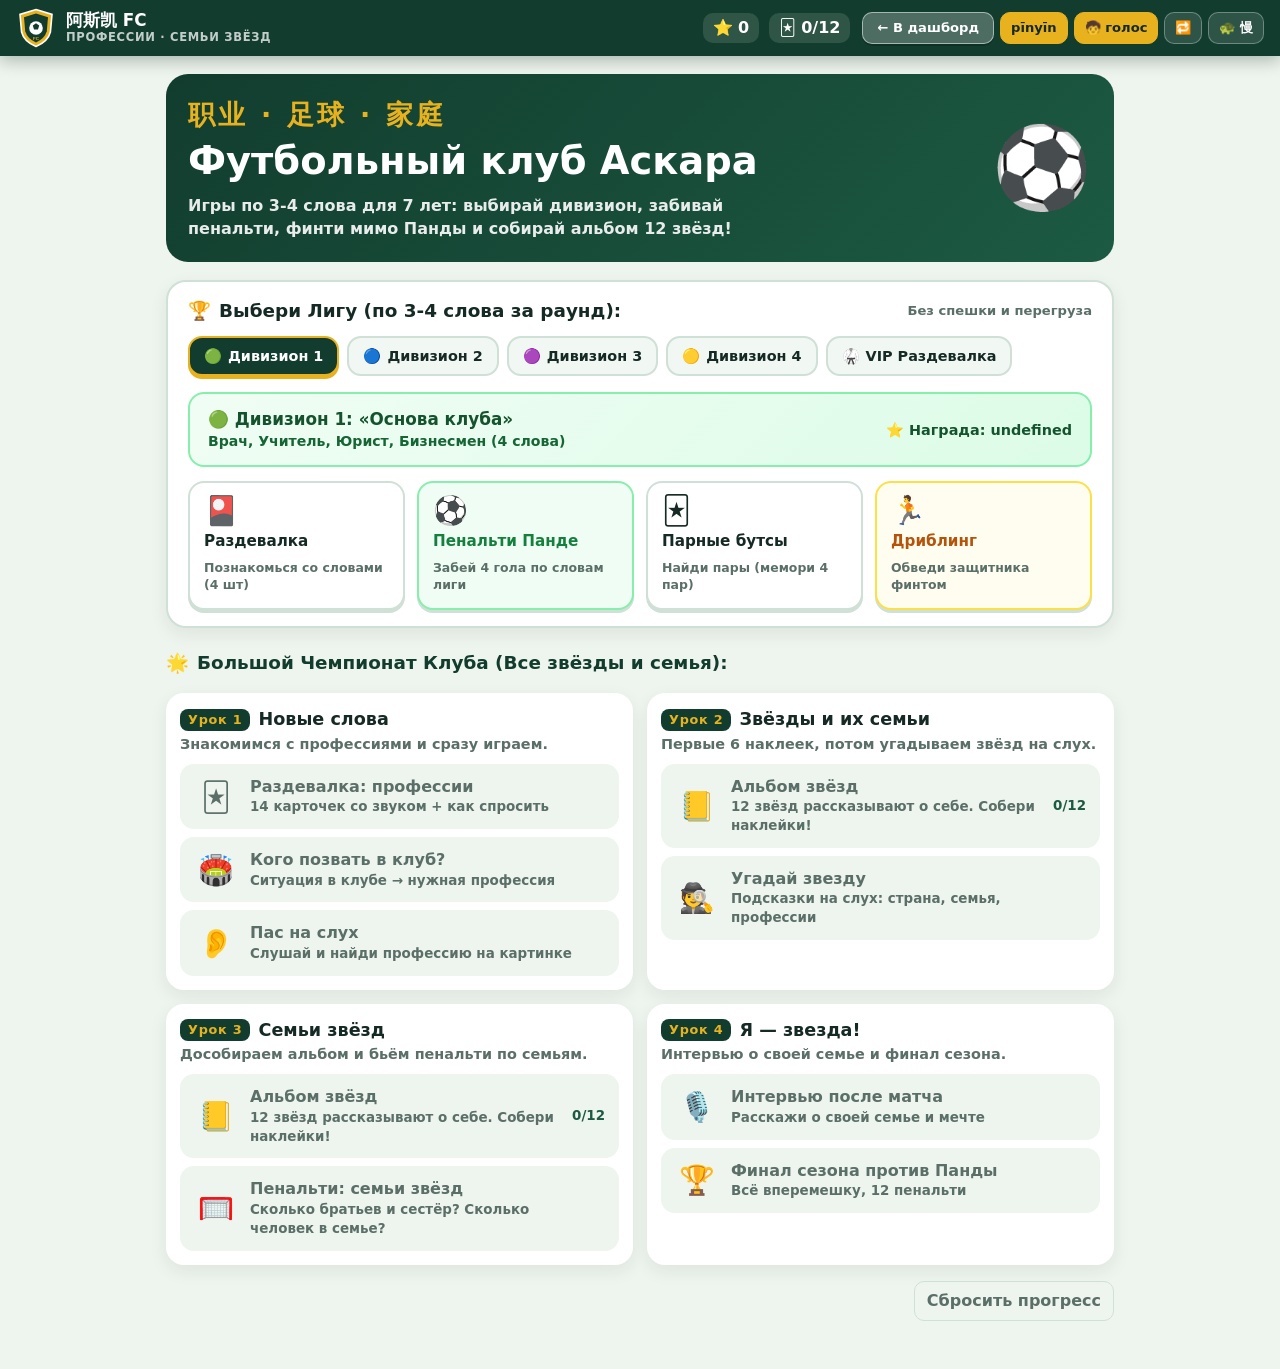
==== commit 0ceb4ad2: "Upgrade Askar FC: 4 bite-sized leagues, Memory Match, Dribble Run, Penalty by divisions" ====
--- a/askar-fc.html
+++ b/askar-fc.html
@@ -223,6 +223,46 @@
 @media(max-width:760px){.lessons{grid-template-columns:1fr}.dos,.iv{grid-template-columns:1fr}.mic{position:static}.hero{grid-template-columns:1fr}.hero .ball{display:none}}
 @media(max-width:480px){.badge small{display:none}.ln .vis{width:64px;font-size:1.5rem}}
 @media(prefers-reduced-motion:reduce){*{animation:none!important;transition:none!important}}
+
+/* ================= DIVISION LADDER & KIDS GAMES ================= */
+.div-selector-wrap{background:#fff;border-radius:20px;padding:16px 20px;margin:18px 0;box-shadow:0 6px 18px rgba(20,60,40,.08);border:2px solid var(--line)}
+.div-head{display:flex;justify-content:space-between;align-items:center;flex-wrap:wrap;gap:8px;margin-bottom:12px}
+.div-head h2{margin:0;font-size:1.15rem;font-weight:900;display:flex;align-items:center;gap:8px}
+.div-pills{display:flex;gap:8px;overflow-x:auto;padding-bottom:4px;scroll-snap-type:x mandatory}
+.div-pill{flex:none;background:#f1f7f3;border:2px solid var(--line);border-radius:14px;padding:8px 14px;cursor:pointer;font-weight:800;font-size:.9rem;display:flex;align-items:center;gap:6px;transition:all .15s}
+.div-pill:hover{border-color:var(--grass);transform:translateY(-1px)}
+.div-pill.active{background:var(--club);color:#fff;border-color:var(--gold);box-shadow:0 3px 0 var(--gold)}
+
+.div-banner{background:linear-gradient(135deg,#f0fdf4 0%,#dcfce7 100%);border:2px solid #86efac;border-radius:16px;padding:14px 18px;margin-top:12px;display:flex;justify-content:space-between;align-items:center;flex-wrap:wrap;gap:12px}
+.div-banner .tit{font-weight:900;font-size:1.05rem;color:#14532d;display:flex;align-items:center;gap:6px}
+.div-banner .desc{font-size:.88rem;color:#166534;font-weight:700}
+
+.div-games-grid{display:grid;grid-template-columns:repeat(auto-fit,minmax(170px,1fr));gap:12px;margin-top:14px}
+.div-game-card{background:#fff;border:2px solid var(--line);border-radius:16px;padding:14px;cursor:pointer;text-align:left;display:flex;flex-direction:column;gap:6px;box-shadow:0 3px 0 var(--line);transition:all .15s}
+.div-game-card:hover{border-color:var(--club-2);transform:translateY(-2px);box-shadow:0 6px 12px rgba(20,60,40,.1)}
+.div-game-card:active{transform:translateY(2px);box-shadow:0 1px 0 var(--line)}
+.div-game-card .ic{font-size:28px;line-height:1}
+.div-game-card b{font-size:.95rem;font-weight:900;color:var(--ink)}
+.div-game-card small{font-size:.78rem;color:var(--muted);font-weight:700}
+
+/* MEMORY MATCH */
+.mem-board{display:grid;grid-template-columns:repeat(4,1fr);gap:12px;max-width:580px;margin:20px auto}
+@media(max-width:520px){.mem-board{grid-template-columns:repeat(3,1fr);gap:8px}}
+.mem-card{aspect-ratio:1;background:linear-gradient(135deg,#f8fafc 0%,#e2e8f0 100%);border:2.5px solid var(--line);border-radius:16px;cursor:pointer;display:flex;flex-direction:column;align-items:center;justify-content:center;font-weight:900;box-shadow:0 4px 0 var(--line);transition:transform .2s;text-align:center;padding:4px}
+.mem-card:hover{transform:translateY(-2px);border-color:var(--gold)}
+.mem-card.flipped{background:#fff;border-color:var(--club)}
+.mem-card.matched{background:var(--ok-soft)!important;border-color:var(--ok)!important;box-shadow:0 3px 0 var(--ok)!important;pointer-events:none}
+.mem-card .zh{font-size:1.6rem;line-height:1.1;color:var(--club)}
+.mem-card .py{font-size:.8rem;color:var(--teal)}
+.mem-card .ru{font-size:.85rem;color:var(--ink);font-weight:800}
+
+/* DRIBBLE PITCH */
+.dribble-pitch{background:linear-gradient(180deg,#15803d 0%,#16a34a 100%);border-radius:18px;border:3px solid #14532d;padding:24px 20px;color:#fff;text-align:center;margin:18px 0;position:relative;min-height:340px;display:flex;flex-direction:column;justify-content:space-between}
+.dribble-target{background:rgba(0,0,0,.6);backdrop-filter:blur(6px);padding:10px 22px;border-radius:999px;border:2px solid rgba(255,255,255,.4);display:inline-flex;align-items:center;gap:12px;margin:0 auto}
+.dribble-cones{display:flex;justify-content:center;gap:18px;margin-top:20px}
+.cone-btn{background:#fff;border:3px solid var(--gold);border-radius:16px;padding:16px 20px;cursor:pointer;color:var(--ink);font-weight:900;font-size:1.15rem;box-shadow:0 4px 0 #b45309;transition:all .15s;flex:1;max-width:220px}
+.cone-btn:hover{transform:scale(1.04)}
+.cone-btn:active{transform:translateY(3px);box-shadow:0 1px 0 #b45309}
 </style>
 
 <header class="top">
@@ -308,7 +348,10 @@
  chushi:{zh:'厨师',py:'chúshī',ru:'повар',e:'🧑‍🍳🍲',tb:0},
  gongren:{zh:'工人',py:'gōngrén',ru:'рабочий',e:'👷🔧',tb:0},
  lifashi:{zh:'理发师',py:'lǐfàshī',ru:'парикмахер',e:'💇✂️',tb:0},
- gongchengshi:{zh:'工程师',py:'gōngchéngshī',ru:'инженер',e:'🏗️📐',tb:0}
+ gongchengshi:{zh:'工程师',py:'gōngchéngshī',ru:'инженер',e:'🏗️📐',tb:0},
+  pangxie:{zh:'螃蟹',py:'pángxiè',ru:'краб-бизнесмен',e:'🦀💼',tb:0},
+  shifu:{zh:'师傅',py:'shīfu',ru:'мастер Шифу',e:'🥋✨',tb:0},
+  zhamabu:{zh:'扎马步',py:'zhǎmǎbù',ru:'стойка всадника',e:'🥋⏱️',tb:0}
 };
 const PK=Object.keys(PR);
 const GRAM=[
@@ -713,21 +756,402 @@
  {n:'Урок 3',t:'Семьи звёзд',d:'Дособираем альбом и бьём пенальти по семьям.',m:['album','fam']},
  {n:'Урок 4',t:'Я — звезда!',d:'Интервью о своей семье и финал сезона.',m:['interview','final']}
 ];
+
+/* ========================================================
+   DIVISIONS: 4 BITE-SIZED LEAGUES (3-4 WORDS EACH) FOR 7-YEAR OLD
+   ======================================================== */
+const DIVISIONS = [
+  { id:'d1', num:'1', n:'Дивизион 1', t:'Основа клуба', e:'🟢', d:'Врач, Учитель, Юрист, Бизнесмен (4 слова)', ks:['yisheng','laoshi','lvshi','shangren'] },
+  { id:'d2', num:'2', n:'Дивизион 2', t:'Футбольное поле', e:'🔵', d:'Тренер, Спортсмен, Водитель (3 слова)', ks:['jiaolian','yundongyuan','siji'] },
+  { id:'d3', num:'3', n:'Дивизион 3', t:'Штаб команды', e:'🟣', d:'Директор, Секретарь, Медсестра (3 слова)', ks:['jingli','mishu','hushi'] },
+  { id:'d4', num:'4', n:'Дивизион 4', t:'Мастера арены', e:'🟡', d:'Повар, Строитель, Инженер, Парикмахер (4 слова)', ks:['chushi','gongren','gongchengshi','lifashi'] },
+  { id:'vip', num:'★', n:'VIP Раздевалка', t:'Секрет Аскара', e:'🥋', d:'Краб 🦀, Мастер Шифу 🥋, Стойка всадника 扎马步', ks:['pangxie','shifu','zhamabu'] }
+];
+let curDiv = 'd1';
+
+function getCurDivObj() {
+  return DIVISIONS.find(d => d.id === curDiv) || DIVISIONS[0];
+}
+
+/* CARDS WITH DIVISION FILTER */
+function cards(filterDivId) {
+  const activeDiv = filterDivId || curDiv || 'all';
+  const keys = (activeDiv === 'all') ? PK : (DIVISIONS.find(d => d.id === activeDiv) || DIVISIONS[0]).ks;
+
+  app.innerHTML = `<section class="screen">
+   <div class="row">
+     <button class="back" id="bk">← В меню</button>
+     <span class="spacer"></span>
+     <button class="back" id="flip">Скрыть перевод</button>
+   </div>
+   <h1 class="t" style="margin-top:12px"><span class="zh">职业</span>Раздевалка профессий</h1>
+   <p class="sub">Выбирай дивизион по 3-4 слова, чтобы учить легко и без спешки!</p>
+
+   <div class="div-pills" style="margin-bottom:16px;">
+     <button class="div-pill ${activeDiv==='all'?'active':''}" data-f="all">🌟 Все 14 слов</button>
+     ${DIVISIONS.map(d => `<button class="div-pill ${activeDiv===d.id?'active':''}" data-f="${d.id}">${d.e} ${d.n}</button>`).join('')}
+   </div>
+
+   <div class="cards">
+     ${keys.map(k => `
+       <button class="wcard" data-k="${k}">
+         <span class="tb ${PR[k].tb?'':'ex'}">${PR[k].tb?'УЧЕБНИК':'КЛУБ'}</span>
+         <span class="emo">${PR[k].e}</span>
+         ${zp(PR[k].zh, PR[k].py)}
+         <span class="ru">${PR[k].ru}</span>
+       </button>
+     `).join('')}
+   </div>
+
+   <div class="grammar">
+     <h3>Как сказать</h3>
+     ${GRAM.map((g,k) => `
+       <div class="gl">
+         <button class="sbtn" data-g="${k}" aria-label="Послушать">🔊</button>
+         <div><span class="zh">${g[0]}</span><br><span class="py">${g[1]}</span><br><span class="ru">${g[2]}</span></div>
+       </div>
+     `).join('')}
+   </div>
+  </section>`;
+
+  $('#bk').onclick = home;
+  $('#flip').onclick = e => {
+    const on = document.body.classList.toggle('hidetxt');
+    e.currentTarget.textContent = on ? 'Показать перевод' : 'Скрыть перевод';
+  };
+  app.querySelectorAll('.wcard').forEach(b => b.onclick = () => {
+    tone([[660,.08],[880,.12]]);
+    speak(PR[b.dataset.k].zh);
+  });
+  app.querySelectorAll('.sbtn').forEach(b => b.onclick = () => {
+    tone([[523,.08]]);
+    speak(GRAM[+b.dataset.g][0]);
+  });
+  app.querySelectorAll('.div-pill').forEach(b => b.onclick = () => {
+    cards(b.dataset.f);
+  });
+}
+
+/* MINI-GAME: ПАРНЫЕ БУТТЫ (MEMORY MATCH) */
+function memoryGame(divId) {
+  const divObj = DIVISIONS.find(d => d.id === (divId || curDiv)) || DIVISIONS[0];
+  const list = divObj.ks.map(k => ({ k, ...PR[k] }));
+
+  // Create pairs
+  let cardsData = [];
+  list.forEach((item, idx) => {
+    cardsData.push({ id: idx, type: 'zh', text: item.zh, py: item.py, item });
+    cardsData.push({ id: idx, type: 'ru', text: item.ru, e: item.e, item });
+  });
+  cardsData = shuffle(cardsData);
+
+  let flipped = [];
+  let matchedCount = 0;
+
+  app.innerHTML = `<section class="screen">
+    <div class="row">
+      <button class="back" id="bk">← В меню</button>
+      <span class="spacer"></span>
+      <span style="font-weight:900; color:var(--club);">${divObj.e} ${divObj.n}</span>
+    </div>
+    <h1 class="t" style="margin-top:12px"><span class="zh">配对</span>Парные бутсы (Мемори)</h1>
+    <p class="sub">Найди все ${list.length} пары карточек: иероглиф ↔ русский перевод!</p>
+
+    <div class="mem-board" id="memBoard">
+      ${cardsData.map((c, i) => `
+        <div class="mem-card" data-i="${i}">
+          <span style="font-size:2rem;">⚽</span>
+        </div>
+      `).join('')}
+    </div>
+  </section>`;
+
+  $('#bk').onclick = home;
+
+  const cardEls = app.querySelectorAll('.mem-card');
+  cardEls.forEach(el => {
+    el.onclick = () => {
+      const idx = +el.dataset.i;
+      const c = cardsData[idx];
+      if (el.classList.contains('flipped') || el.classList.contains('matched') || flipped.length >= 2) return;
+
+      sOk();
+      el.classList.add('flipped');
+      if (c.type === 'zh') {
+        el.innerHTML = `<span class="zh">${c.text}</span><span class="py">${c.py}</span>`;
+        speak(c.text);
+      } else {
+        el.innerHTML = `<span style="font-size:1.5rem;margin-bottom:2px;">${c.e}</span><span class="ru">${c.text}</span>`;
+      }
+      flipped.push({ card: c, el });
+
+      if (flipped.length === 2) {
+        const [f1, f2] = flipped;
+        if (f1.card.id === f2.card.id) {
+          // Matched!
+          setTimeout(() => {
+            sStick();
+            f1.el.classList.add('matched');
+            f2.el.classList.add('matched');
+            matchedCount++;
+            SV.stars = (SV.stars || 0) + 1;
+            save(); hdr();
+            flipped = [];
+            if (matchedCount === list.length) {
+              sWhistle();
+              setTimeout(() => {
+                alert('🎉 Чемпион! Все пары найдены! +2 Звезды ⭐');
+                home();
+              }, 400);
+            }
+          }, 450);
+        } else {
+          // Mismatch
+          setTimeout(() => {
+            sBad();
+            f1.el.classList.remove('flipped');
+            f2.el.classList.remove('flipped');
+            f1.innerHTML = '<span style="font-size:2rem;">⚽</span>';
+            f2.innerHTML = '<span style="font-size:2rem;">⚽</span>';
+            flipped = [];
+          }, 850);
+        }
+      }
+    };
+  });
+}
+
+/* MINI-GAME: ДРИБЛИНГ МИМО ПАНДЫ (DRIBBLE RUN) */
+function dribbleGame(divId) {
+  const divObj = DIVISIONS.find(d => d.id === (divId || curDiv)) || DIVISIONS[0];
+  const list = divObj.ks.map(k => ({ k, ...PR[k] }));
+  let step = 0;
+  const totalSteps = Math.min(4, list.length);
+  const qList = shuffle(list).slice(0, totalSteps);
+
+  function nextDribble() {
+    if (step >= totalSteps) {
+      sWhistle();
+      sStick();
+      app.innerHTML = `<section class="screen final">
+        <div class="cup">🏆</div>
+        <h1>Аскар обвёл Панду и забил гол!</h1>
+        <p class="sub">Идеальный дриблинг в ${divObj.n}! +2 Звезды ⭐</p>
+        <button class="cta" id="finOk">В меню клуба →</button>
+      </section>`;
+      SV.stars = (SV.stars || 0) + 2;
+      save(); hdr();
+      $('#finOk').onclick = home;
+      return;
+    }
+
+    const cur = qList[step];
+    // Distractor
+    const others = list.filter(x => x.k !== cur.k);
+    const distractor = others.length ? shuffle(others)[0] : { zh:'足球', py:'zúqiú', ru:'футбол', e:'⚽' };
+    const options = shuffle([cur, distractor]);
+
+    app.innerHTML = `<section class="screen">
+      <div class="row">
+        <button class="back" id="bk">← В меню</button>
+        <span class="spacer"></span>
+        <span style="font-weight:900;color:var(--club);">Дриблинг: ${step+1}/${totalSteps}</span>
+      </div>
+
+      <div class="dribble-pitch">
+        <div class="dribble-target">
+          <button class="listen" id="btnLis" style="background:#fff;border:none;border-radius:50%;width:40px;height:40px;font-size:18px;cursor:pointer;">🔊</button>
+          <div>
+            <div style="font-size:.8rem;color:#bbf7d0;font-weight:800;">ПАС ТРЕНЕРА (СЛУШАЙ):</div>
+            <div style="font-size:1.4rem;font-weight:900;color:#fde047;" class="zh">${cur.zh}</div>
+          </div>
+        </div>
+
+        <div style="font-size:72px;line-height:1;margin:10px 0;" id="pandaKeeper">🐼</div>
+
+        <div style="font-weight:900;font-size:1rem;color:#fff;">Обведи защитника — выбери верную фишку:</div>
+
+        <div class="dribble-cones">
+          ${options.map((o, idx) => `
+            <button class="cone-btn" data-k="${o.k}">
+              <div style="font-size:24px;margin-bottom:4px;">${o.e}</div>
+              <div>${o.ru}</div>
+            </button>
+          `).join('')}
+        </div>
+      </div>
+    </section>`;
+
+    $('#bk').onclick = home;
+    $('#btnLis').onclick = () => speak(cur.zh);
+    speak(cur.zh);
+
+    app.querySelectorAll('.cone-btn').forEach(b => {
+      b.onclick = () => {
+        if (b.dataset.k === cur.k) {
+          sOk();
+          tone([[880,.1],[1100,.15],[1320,.25]]);
+          $('#pandaKeeper').textContent = '💫😵';
+          b.style.background = 'var(--ok-soft)';
+          b.style.borderColor = 'var(--ok)';
+          setTimeout(() => {
+            step++;
+            nextDribble();
+          }, 700);
+        } else {
+          sBad();
+          b.style.background = 'var(--bad-soft)';
+          b.style.borderColor = 'var(--bad)';
+          speak(cur.zh);
+        }
+      };
+    });
+  }
+
+  nextDribble();
+}
+
+/* MINI-GAME: ПЕНАЛЬТИ ДИВИЗИОНА (3-4 УДАРА) */
+function penaltyDiv(divId) {
+  const divObj = DIVISIONS.find(d => d.id === (divId || curDiv)) || DIVISIONS[0];
+  const keys = divObj.ks;
+  const items = keys.map(k => {
+    return {
+      ask: 'Слушай и забивай гол!',
+      say: PR[k].zh,
+      sayPy: PR[k].py,
+      show: true,
+      face: '⚽',
+      options: [
+        profOpt(k, true, false),
+        ...distract(k, 2).map(x => profOpt(x, false, false))
+      ]
+    };
+  });
+
+  quiz({
+    title: `Пенальти: ${divObj.n}`,
+    items: shuffle(items),
+    penalty: true,
+    modId: 'pen_' + divObj.id,
+    again: () => penaltyDiv(divId)
+  });
+}
 function home(){
   synth&&synth.cancel();document.body.classList.remove('hidetxt');
   const g=Object.keys(SV.glued).length;
+  const curD = getCurDivObj();
+
   app.innerHTML=`<section class="screen">
-   <div class="hero"><div><h1><span class="zh">职业 · 足球 · 家庭</span>Футбольный клуб Аскара</h1>
-     <p>Кем работают мамы и папы Месси, Роналду и Мбаппе? Сколько у них братьев и сестёр? Собери альбом из 12 звёзд и выиграй сезон у Панды!</p></div>
-     <div class="ball" aria-hidden="true">⚽</div></div>
-   <div class="lessons">${PLAN.map(l=>`<div class="lesson"><h2><span class="n">${l.n}</span>${l.t}</h2><p>${l.d}</p>
-     <div class="mods">${l.m.map(id=>{const M=MODS[id];const sc=id==='album'?`${g}/${STARS.length}`:(M.max&&SV.best[id]!=null?`⭐ ${SV.best[id]}/${M.max}`:'');
-       return `<button class="mod" data-m="${id}"><span class="ic">${M.ic}</span><span><b>${M.t}</b><span>${M.s}</span></span><span class="sc">${sc}</span></button>`}).join('')}</div></div>`).join('')}</div>
-   <div class="row" style="margin-top:16px;justify-content:flex-end"><button class="back" id="reset">Сбросить прогресс</button></div>
+   <div class="hero">
+     <div>
+       <h1><span class="zh">职业 · 足球 · 家庭</span>Футбольный клуб Аскара</h1>
+       <p>Игры по 3-4 слова для 7 лет: выбирай дивизион, забивай пенальти, финти мимо Панды и собирай альбом 12 звёзд!</p>
+     </div>
+     <div class="ball" aria-hidden="true">⚽</div>
+   </div>
+
+   <!-- DIVISION LADDER (СЛОВА НЕ ПАДАЮТ КОМОМ) -->
+   <div class="div-selector-wrap">
+     <div class="div-head">
+       <h2><span>🏆</span> Выбери Лигу (по 3-4 слова за раунд):</h2>
+       <span style="font-size:.82rem;font-weight:800;color:var(--muted);">Без спешки и перегруза</span>
+     </div>
+
+     <div class="div-pills">
+       ${DIVISIONS.map(d => `
+         <button class="div-pill ${curDiv===d.id?'active':''}" data-d="${d.id}">
+           <span>${d.e}</span> <b>${d.n}</b>
+         </button>
+       `).join('')}
+     </div>
+
+     <div class="div-banner">
+       <div>
+         <div class="tit">${curD.e} ${curD.n}: «${curD.t}»</div>
+         <div class="desc">${curD.d}</div>
+       </div>
+       <div style="font-weight:900;color:#14532d;font-size:.9rem;">
+         ⭐ Награда: <b>${curD.cup}</b>
+       </div>
+     </div>
+
+     <div class="div-games-grid">
+       <button class="div-game-card" id="btnDivCards">
+         <span class="ic">🎴</span>
+         <b>Раздевалка</b>
+         <small>Познакомься со словами (${curD.ks.length} шт)</small>
+       </button>
+
+       <button class="div-game-card" id="btnDivPenalty" style="border-color:#86efac;background:#f0fdf4;">
+         <span class="ic">⚽</span>
+         <b style="color:#15803d;">Пенальти Панде</b>
+         <small>Забей 4 гола по словам лиги</small>
+       </button>
+
+       <button class="div-game-card" id="btnDivMemory">
+         <span class="ic">🃏</span>
+         <b>Парные бутсы</b>
+         <small>Найди пары (мемори ${curD.ks.length} пар)</small>
+       </button>
+
+       <button class="div-game-card" id="btnDivDribble" style="border-color:#fde047;background:#fffdf0;">
+         <span class="ic">🏃</span>
+         <b style="color:#b45309;">Дриблинг</b>
+         <small>Обведи защитника финтом</small>
+       </button>
+     </div>
+   </div>
+
+   <!-- BIG SEASON TOURNAMENT -->
+   <div style="margin:22px 0 10px;font-weight:900;font-size:1.15rem;color:var(--club);display:flex;align-items:center;gap:8px;">
+     <span>🌟</span> Большой Чемпионат Клуба (Все звёзды и семья):
+   </div>
+
+   <div class="lessons">
+     ${PLAN.map(l=>`
+       <div class="lesson">
+         <h2><span class="n">${l.n}</span>${l.t}</h2>
+         <p>${l.d}</p>
+         <div class="mods">
+           ${l.m.map(id=>{
+             const M=MODS[id];
+             const sc=id==='album'?`${g}/${STARS.length}`:(M.max&&SV.best[id]!=null?`⭐ ${SV.best[id]}/${M.max}`:'');
+             return `<button class="mod" data-m="${id}"><span class="ic">${M.ic}</span><span><b>${M.t}</b><span>${M.s}</span></span><span class="sc">${sc}</span></button>`;
+           }).join('')}
+         </div>
+       </div>
+     `).join('')}
+   </div>
+
+   <div class="row" style="margin-top:16px;justify-content:flex-end">
+     <button class="back" id="reset">Сбросить прогресс</button>
+   </div>
   </section>`;
+
+  // Events for Division Pills
+  app.querySelectorAll('.div-pill').forEach(b => {
+    b.onclick = () => {
+      sOk();
+      curDiv = b.dataset.d;
+      home();
+    };
+  });
+
+  // Events for Division Mini-Games
+  $('#btnDivCards').onclick = () => cards(curDiv);
+  $('#btnDivPenalty').onclick = () => penaltyDiv(curDiv);
+  $('#btnDivMemory').onclick = () => memoryGame(curDiv);
+  $('#btnDivDribble').onclick = () => dribbleGame(curDiv);
+
+  // Big season mods
   app.querySelectorAll('.mod').forEach(b=>b.onclick=()=>{tone([[523,.08],[784,.12]]);MODS[b.dataset.m].fn()});
+
   let armed=false;
-  $('#reset').onclick=e=>{if(!armed){armed=true;e.currentTarget.textContent='Точно сбросить? Нажми ещё раз';return}SV={stars:0,glued:{},best:{}};save();hdr();home()};
+  $('#reset').onclick=e=>{
+    if(!armed){armed=true;e.currentTarget.textContent='Точно сбросить? Нажми ещё раз';return}
+    SV={stars:0,glued:{},best:{}};save();hdr();home();
+  };
 }
 
 $('#home').onclick=home;
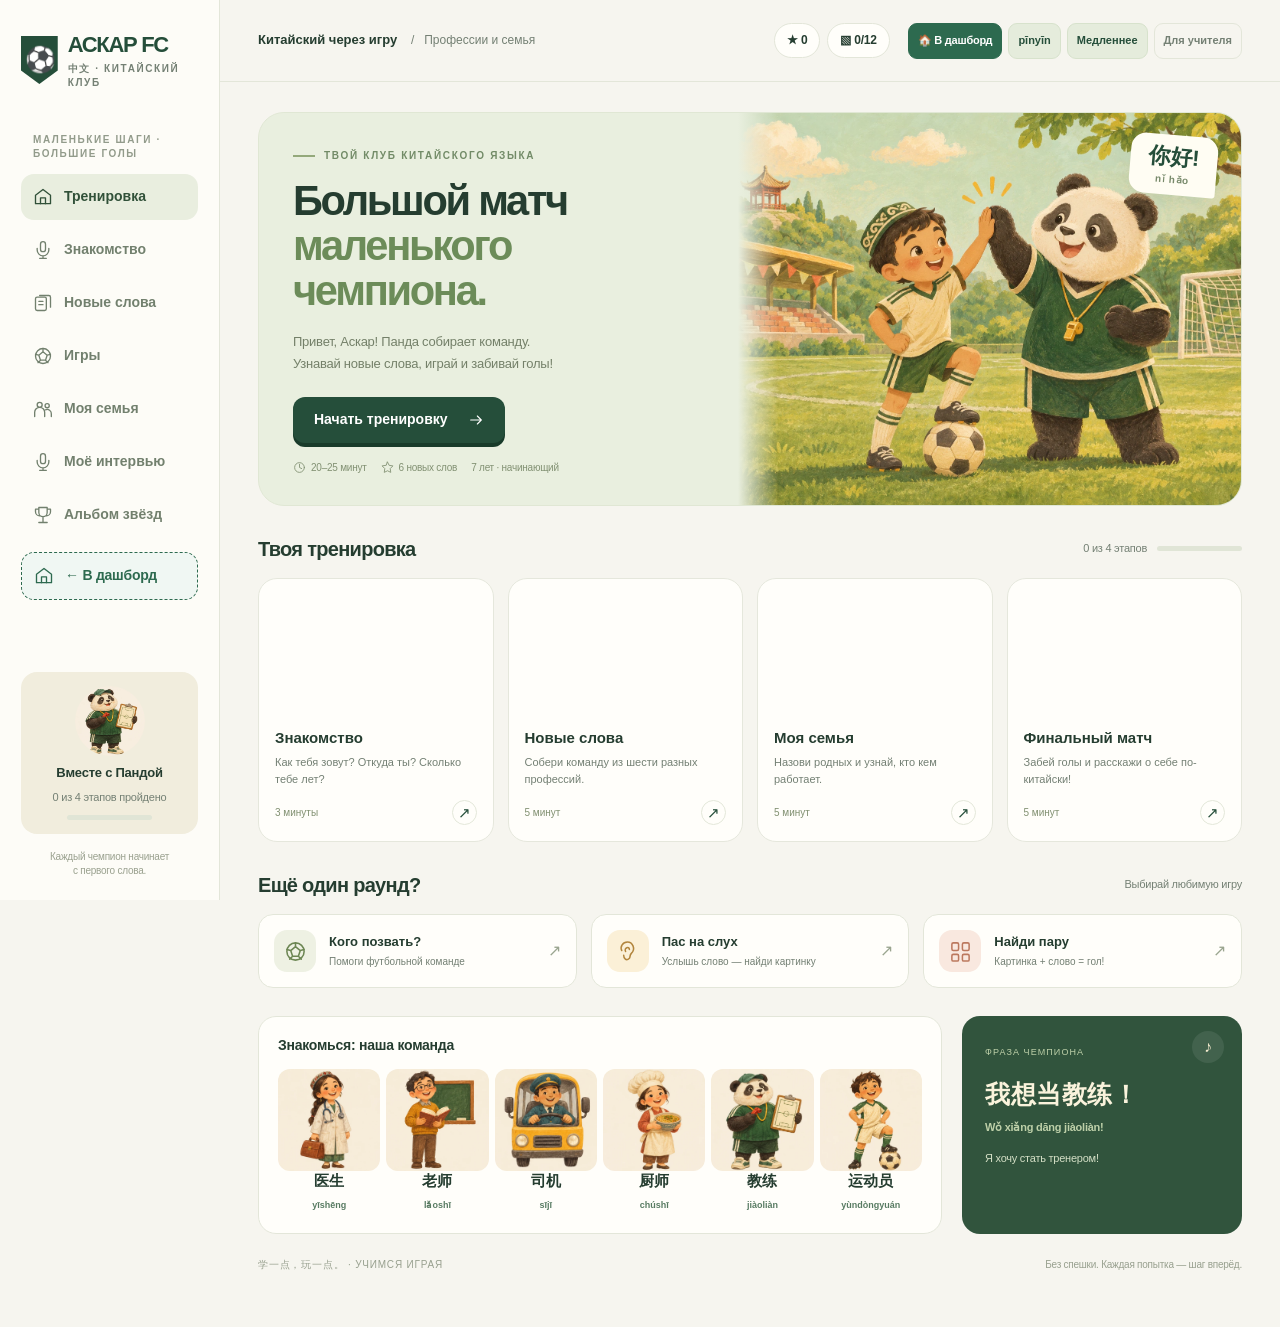
==== commit 86ae240c: "Replace askar-fc.html with upgraded interactive Chinese Football Club app" ====
--- a/askar-fc.html
+++ b/askar-fc.html
@@ -1,5 +1,5 @@
-<!doctype html><html><head><meta charset=utf8><meta name=viewport content="width=device-width,initial-scale=1,viewport-fit=cover"><style>:root{color-scheme:light;box-sizing:border-box;padding-top:env(safe-area-inset-top,0px);padding-bottom:env(safe-area-inset-bottom,0px)}html{scroll-padding-top:env(safe-area-inset-top,0px)}body{margin:0;padding:0;font:14px -apple-system,BlinkMacSystemFont,sans-serif;background:#fff;color:#000}img{max-width:100%}[hidden]:not([hidden=until-found i]){display:none!important}</style></head><body>
-<title>Аскар FC: Профессии и Звёзды футбола | 阿斯凯 FC</title>
+<!doctype html><html lang="ru"><head><meta charset=utf8><meta name=viewport content="width=device-width,initial-scale=1,viewport-fit=cover"><style>:root{color-scheme:light;box-sizing:border-box;padding-top:env(safe-area-inset-top,0px);padding-bottom:env(safe-area-inset-bottom,0px)}html{scroll-padding-top:env(safe-area-inset-top,0px)}body{margin:0;padding:0;font:14px -apple-system,BlinkMacSystemFont,sans-serif;background:#fff;color:#000}img{max-width:100%}[hidden]:not([hidden=until-found i]){display:none!important}</style></head><body>
+<title>Аскар FC · Китайский через игру</title><meta name="description" content="Игровой урок китайского с Пандой: профессии, семья, знакомство и футбольные игры для детей от 7 лет.">
 <meta name="claude:viewport-fit-sides" content="cover">
 <style>
 /* Layout: sticky club header; home = season plan (4 lessons → modules); each module is one focused screen. The sticker album is the spine of the site. */
@@ -223,96 +223,63 @@
 @media(max-width:760px){.lessons{grid-template-columns:1fr}.dos,.iv{grid-template-columns:1fr}.mic{position:static}.hero{grid-template-columns:1fr}.hero .ball{display:none}}
 @media(max-width:480px){.badge small{display:none}.ln .vis{width:64px;font-size:1.5rem}}
 @media(prefers-reduced-motion:reduce){*{animation:none!important;transition:none!important}}
-
-/* ================= DIVISION LADDER & KIDS GAMES ================= */
-.div-selector-wrap{background:#fff;border-radius:20px;padding:16px 20px;margin:18px 0;box-shadow:0 6px 18px rgba(20,60,40,.08);border:2px solid var(--line)}
-.div-head{display:flex;justify-content:space-between;align-items:center;flex-wrap:wrap;gap:8px;margin-bottom:12px}
-.div-head h2{margin:0;font-size:1.15rem;font-weight:900;display:flex;align-items:center;gap:8px}
-.div-pills{display:flex;gap:8px;overflow-x:auto;padding-bottom:4px;scroll-snap-type:x mandatory}
-.div-pill{flex:none;background:#f1f7f3;border:2px solid var(--line);border-radius:14px;padding:8px 14px;cursor:pointer;font-weight:800;font-size:.9rem;display:flex;align-items:center;gap:6px;transition:all .15s}
-.div-pill:hover{border-color:var(--grass);transform:translateY(-1px)}
-.div-pill.active{background:var(--club);color:#fff;border-color:var(--gold);box-shadow:0 3px 0 var(--gold)}
-
-.div-banner{background:linear-gradient(135deg,#f0fdf4 0%,#dcfce7 100%);border:2px solid #86efac;border-radius:16px;padding:14px 18px;margin-top:12px;display:flex;justify-content:space-between;align-items:center;flex-wrap:wrap;gap:12px}
-.div-banner .tit{font-weight:900;font-size:1.05rem;color:#14532d;display:flex;align-items:center;gap:6px}
-.div-banner .desc{font-size:.88rem;color:#166534;font-weight:700}
-
-.div-games-grid{display:grid;grid-template-columns:repeat(auto-fit,minmax(170px,1fr));gap:12px;margin-top:14px}
-.div-game-card{background:#fff;border:2px solid var(--line);border-radius:16px;padding:14px;cursor:pointer;text-align:left;display:flex;flex-direction:column;gap:6px;box-shadow:0 3px 0 var(--line);transition:all .15s}
-.div-game-card:hover{border-color:var(--club-2);transform:translateY(-2px);box-shadow:0 6px 12px rgba(20,60,40,.1)}
-.div-game-card:active{transform:translateY(2px);box-shadow:0 1px 0 var(--line)}
-.div-game-card .ic{font-size:28px;line-height:1}
-.div-game-card b{font-size:.95rem;font-weight:900;color:var(--ink)}
-.div-game-card small{font-size:.78rem;color:var(--muted);font-weight:700}
-
-/* MEMORY MATCH */
-.mem-board{display:grid;grid-template-columns:repeat(4,1fr);gap:12px;max-width:580px;margin:20px auto}
-@media(max-width:520px){.mem-board{grid-template-columns:repeat(3,1fr);gap:8px}}
-.mem-card{aspect-ratio:1;background:linear-gradient(135deg,#f8fafc 0%,#e2e8f0 100%);border:2.5px solid var(--line);border-radius:16px;cursor:pointer;display:flex;flex-direction:column;align-items:center;justify-content:center;font-weight:900;box-shadow:0 4px 0 var(--line);transition:transform .2s;text-align:center;padding:4px}
-.mem-card:hover{transform:translateY(-2px);border-color:var(--gold)}
-.mem-card.flipped{background:#fff;border-color:var(--club)}
-.mem-card.matched{background:var(--ok-soft)!important;border-color:var(--ok)!important;box-shadow:0 3px 0 var(--ok)!important;pointer-events:none}
-.mem-card .zh{font-size:1.6rem;line-height:1.1;color:var(--club)}
-.mem-card .py{font-size:.8rem;color:var(--teal)}
-.mem-card .ru{font-size:.85rem;color:var(--ink);font-weight:800}
-
-/* DRIBBLE PITCH */
-.dribble-pitch{background:linear-gradient(180deg,#15803d 0%,#16a34a 100%);border-radius:18px;border:3px solid #14532d;padding:24px 20px;color:#fff;text-align:center;margin:18px 0;position:relative;min-height:340px;display:flex;flex-direction:column;justify-content:space-between}
-.dribble-target{background:rgba(0,0,0,.6);backdrop-filter:blur(6px);padding:10px 22px;border-radius:999px;border:2px solid rgba(255,255,255,.4);display:inline-flex;align-items:center;gap:12px;margin:0 auto}
-.dribble-cones{display:flex;justify-content:center;gap:18px;margin-top:20px}
-.cone-btn{background:#fff;border:3px solid var(--gold);border-radius:16px;padding:16px 20px;cursor:pointer;color:var(--ink);font-weight:900;font-size:1.15rem;box-shadow:0 4px 0 #b45309;transition:all .15s;flex:1;max-width:220px}
-.cone-btn:hover{transform:scale(1.04)}
-.cone-btn:active{transform:translateY(3px);box-shadow:0 1px 0 #b45309}
 </style>
-
-<header class="top">
-  <button class="badge" id="home" aria-label="На главную">
-    <svg viewBox="0 0 100 100" aria-hidden="true"><path d="M50 4 L90 16 L86 60 Q80 84 50 96 Q20 84 14 60 L10 16 Z" fill="#e8b21f" stroke="#fff" stroke-width="4"/><path d="M50 14 L80 23 L77 58 Q72 76 50 86 Q28 76 23 58 L20 23 Z" fill="#123d2e"/><circle cx="50" cy="50" r="17" fill="#fff"/><path d="M50 38 L58 44 L55 54 L45 54 L42 44 Z" fill="#123d2e"/><text x="50" y="80" text-anchor="middle" font-size="11" font-weight="900" fill="#e8b21f" font-family="sans-serif">FC</text></svg>
-    <span><b><span class="zh">阿斯凯</span> FC</b><small>Профессии · семьи звёзд</small></span>
-  </button>
-  <div class="hstat"><span id="hStars" title="Звёзды за правильные ответы">⭐ 0</span><span id="hStick" title="Наклейки в альбоме">🃏 0/12</span></div>
-  <div class="tools"><a href="index.html" class="tbtn" style="text-decoration:none; display:inline-flex; align-items:center; gap:6px; background:rgba(255,255,255,0.25); border:1.5px solid rgba(255,255,255,0.5); color:#fff; font-weight:800; padding:6px 14px; border-radius:10px; box-shadow:0 2px 0 rgba(0,0,0,0.2);">← В дашборд</a>
-    <button class="tbtn" id="tPy" aria-pressed="true">pīnyīn</button>
-    <button class="tbtn" id="tKid" aria-pressed="true">🧒 голос</button>
-    <button class="tbtn" id="tVoice" title="Сменить голос">🔁</button>
-    <button class="tbtn" id="tSlow" aria-pressed="false">🐢 慢</button>
-  </div>
-</header>
+<style>:root{--bg:#f6f5ef;--page:#fffefa;--ink:#253d30;--muted:#748074;--line:#e3e6d9;--club:#254e3a;--club-2:#356449;--grass:#779773;--gold:#e6b54c;--gold-soft:#faf0d6;--red:#d8754b;--red-d:#b75e3d;--teal:#587b62;--ok:#477d52;--ok-soft:#e7efdf;--bad:#bd664e;--bad-soft:#f8e7df;--f-body:'Trebuchet MS','Segoe UI',sans-serif}
+body{font-size:16px;background:var(--bg);letter-spacing:-.015em}button{touch-action:manipulation}button:disabled{cursor:default}button:focus-visible,a:focus-visible,input:focus-visible,select:focus-visible{outline:3px solid #d59138;outline-offset:4px}h1,h2,h3,p{margin-top:0}button{transition:background .18s,transform .18s,border-color .18s}button:not(:disabled):active{transform:translateY(2px)}
+.sidebar{width:220px;position:fixed;inset:0 auto 0 0;background:#fdfcf7;border-right:1px solid var(--line);padding:30px 21px 22px;z-index:15;display:flex;flex-direction:column}.brand{border:0;background:none;text-align:left;display:flex;gap:10px;align-items:center;padding:0;color:var(--club);font-size:22px;font-weight:900;letter-spacing:-.06em}.crest{display:grid;place-items:center;background:var(--club);color:#f8e8b1;width:42px;height:48px;clip-path:polygon(0 0,100% 0,100% 72%,50% 100%,0 72%);font-size:25px}.brand small{display:block;color:var(--muted);font-size:10px;letter-spacing:.16em;font-weight:700;margin-top:1px}.side-label{font-size:10px;color:#929b8b;letter-spacing:.16em;font-weight:900;margin:43px 12px 13px}.nav-item{display:flex;align-items:center;gap:11px;padding:13px 12px;margin-bottom:7px;width:100%;border:0;background:none;border-radius:13px;color:#72806e;font-weight:700;text-align:left;font-size:14px}.nav-item.active{background:#e9eedf;color:#315139}.nav-item:hover{background:#eff1e7}.nav-item svg{width:20px;height:20px;flex-shrink:0}.side-bottom{margin-top:auto}.side-coach{padding:14px 12px;border-radius:16px;background:#f1eddd;margin-bottom:16px}.side-coach .sprite{width:70px;height:70px;border-radius:50%;margin:0 auto 8px}.side-coach strong{font-size:13px;display:block;text-align:center}.side-coach p{font-size:11px;text-align:center;line-height:1.5;margin:6px 0 0;color:var(--muted)}
+header.top{margin-left:220px;background:var(--bg);color:var(--ink);padding:21px 38px;border-bottom:1px solid var(--line);box-shadow:none;min-height:82px;flex-wrap:nowrap;gap:18px}.badge{color:var(--ink);font-size:13px;font-weight:700}.badge svg{width:24px;height:24px}.badge small{display:none}.header-crumb{color:var(--muted);font-size:12px;margin-left:10px;font-weight:400}.hstat{gap:7px}.hstat span{background:#fffefa;border:1px solid var(--line);font-size:12px;padding:8px 12px;border-radius:25px}.tools{gap:6px;flex-wrap:nowrap}.tbtn{color:var(--muted);border:1px solid var(--line);background:transparent;border-radius:9px;min-height:36px;padding:6px 9px;font-size:11px}.tbtn[aria-pressed=true]{background:#e5ecdc;border-color:#d7e2cc;color:var(--club)}#tKid,#tVoice{display:none}#teacher-open{display:flex;align-items:center;gap:7px}#teacher-open svg{width:15px;height:15px}.warn{margin-left:220px;font-size:12px;background:#faf0d6;color:#765f38;font-weight:400}main{max-width:1480px;margin:0 0 0 220px;padding:30px 38px 55px;min-height:calc(100vh - 82px)}
+.eyebrow{font-size:10px;letter-spacing:.17em;text-transform:uppercase;color:#728b67;font-weight:900;display:flex;align-items:center;gap:9px;margin-bottom:16px}.eyebrow:before{content:'';width:22px;height:2px;background:#94a97b}.home-hero{display:grid;grid-template-columns:1fr 1.05fr;background:#e9efdf;border:1px solid #e0e7d4;border-radius:26px;overflow:hidden;min-height:354px;position:relative}.hero-copy{padding:36px 10px 30px 34px;position:relative;z-index:1}.hero-copy h1{font-size:clamp(32px,3.25vw,53px);line-height:1.08;letter-spacing:-.055em;margin:0 0 17px;max-width:480px;font-weight:900}.hero-copy h1 em{font-style:normal;color:#6c8c59}.hero-copy>p{font-size:13px;max-width:320px;line-height:1.7;color:#748069;margin:0 0 22px}.hero-art{position:relative;align-self:stretch;overflow:hidden}.hero-art img{width:100%;height:100%;object-fit:cover;object-position:52% 50%;display:block}.hero-art:before{content:'';position:absolute;inset:0 auto 0 0;width:40px;background:linear-gradient(90deg,#e9efdf,transparent);z-index:1}.hero-art .hello{position:absolute;top:22px;right:24px;background:#fffdf3;box-shadow:0 5px 20px #35492b16;padding:10px 18px;border-radius:15px 15px 3px 15px;transform:rotate(5deg);color:var(--club);z-index:2;font-size:22px;font-weight:700;line-height:1.1}.hello small{font-size:10px;display:block;letter-spacing:.1em;color:#788a6b;text-align:center;margin-top:5px}.cta{border-radius:12px;background:var(--club);box-shadow:0 4px 0 #193b2a;font-size:14px;min-height:46px;padding:12px 21px}.cta.green{background:var(--club-2)}.hero-meta{display:flex;gap:14px;font-size:10px;color:#829173;margin-top:18px;align-items:center}.hero-meta span{display:flex;gap:5px;align-items:center}.hero-meta svg{width:13px;height:13px}.hero-copy .cta svg{width:16px;height:16px;margin-left:10px}.section-title{display:flex;align-items:center;justify-content:space-between;margin:29px 0 15px;gap:14px}.section-title h2{font-size:20px;letter-spacing:-.035em;margin:0}.section-title small{font-size:11px;color:var(--muted)}.progress-caption{display:flex;align-items:center;gap:10px}.thin-track{width:85px;height:5px;border-radius:10px;background:#e0e5d6;overflow:hidden}.thin-track i{display:block;height:100%;background:#769369;border-radius:10px}
+.missions{display:grid;grid-template-columns:repeat(4,minmax(0,1fr));gap:14px}.mission{border:1px solid #e5e7dc;background:var(--page);border-radius:19px;overflow:hidden;text-align:left;padding:0;position:relative;display:flex;flex-direction:column}.mission:hover{transform:translateY(-4px);box-shadow:0 12px 24px #2d4b3510;border-color:#b0c09e}.mission-art{height:133px;position:relative;overflow:hidden;background:#eeeddf}.mission-art .sprite{position:absolute;width:150px;height:150px;left:50%;bottom:-9px;transform:translateX(-50%);mix-blend-mode:multiply}.mission:nth-child(2) .mission-art{background:#f5ead0}.mission:nth-child(3) .mission-art{background:#f0e4da}.mission:nth-child(4) .mission-art{background:#e4ebde}.step-tag{position:absolute;left:12px;top:11px;border:1px solid #ffffff80;background:#fffef8cc;border-radius:20px;font-size:9px;color:#68765a;font-weight:700;padding:4px 8px;z-index:1}.mission-body{padding:15px 16px 16px}.mission h3{font-size:15px;margin:0 0 6px}.mission p{font-size:11px;line-height:1.55;color:var(--muted);margin-bottom:12px;min-height:34px}.mission-foot{display:flex;align-items:center;justify-content:space-between;font-size:10px;color:#819071}.circle-arrow{display:grid;place-items:center;border:1px solid #e3e7d9;width:25px;height:25px;border-radius:50%;color:var(--club);font-size:15px}.mission.is-complete .circle-arrow{background:#e3ebd9}.mission-body .done-label{color:#537541;font-weight:700}
+.games-row{display:grid;grid-template-columns:repeat(3,1fr);gap:14px}.game-shortcut{border:1px solid var(--line);border-radius:15px;padding:15px;display:flex;align-items:center;gap:13px;text-align:left;background:#fffefa;min-width:0}.game-shortcut:hover{background:#edf1e4;border-color:#b7c5a8}.game-icon{width:42px;height:42px;border-radius:13px;background:#eef1e3;color:#6c8653;display:grid;place-items:center;flex-shrink:0}.game-icon svg{width:23px;height:23px}.game-shortcut:nth-child(2) .game-icon{color:#b2853d;background:#fbf0d7}.game-shortcut:nth-child(3) .game-icon{color:#bc785e;background:#f9e8df}.game-shortcut b{display:block;font-size:13px;margin-bottom:4px}.game-shortcut small{font-size:10px;color:var(--muted);display:block}.game-shortcut .arrow{margin-left:auto;color:#9aa58f}.bottom-grid{display:grid;grid-template-columns:1fr 280px;gap:20px;margin-top:28px}.words-preview{border:1px solid var(--line);border-radius:18px;padding:19px;background:var(--page)}.words-preview h3{font-size:14px;margin-bottom:13px}.preview-words{display:grid;grid-template-columns:repeat(6,1fr);gap:6px}.preview-word{border:0;background:none;padding:0;text-align:center}.preview-word:hover{background:#f0f2e8;border-radius:10px}.preview-word .sprite{width:100%;aspect-ratio:1;height:auto;display:block;mix-blend-mode:multiply;border-radius:12px}.preview-word .zh{display:block;font-size:15px}.preview-word .py{font-size:9px}.phrase-card{padding:23px;border-radius:18px;background:#31543d;color:#faf3dc;position:relative;overflow:hidden}.phrase-card small{font-size:9px;letter-spacing:.12em;color:#bed0a9}.phrase-card .zh{display:block;font-size:25px;margin:16px 0 3px;letter-spacing:.02em}.phrase-card .py{color:#bed0a9;font-size:11px}.phrase-card p{font-size:11px;color:#d4dfc6;margin:13px 0 0}.phrase-card button{position:absolute;right:18px;top:15px;background:#ffffff15;border:0;color:#f6edd0;border-radius:50%;width:32px;height:32px;font-size:16px}.home-footer{margin-top:24px;display:flex;align-items:center;justify-content:space-between;color:#98a08f;font-size:10px}.home-footer span:first-child{letter-spacing:.08em}
+.sprite{display:inline-block;background-size:300% 200%;background-repeat:no-repeat;width:132px;height:132px;flex-shrink:0;background-image:url('[data-uri]');vertical-align:middle}.sprite.family{background-image:url('[data-uri]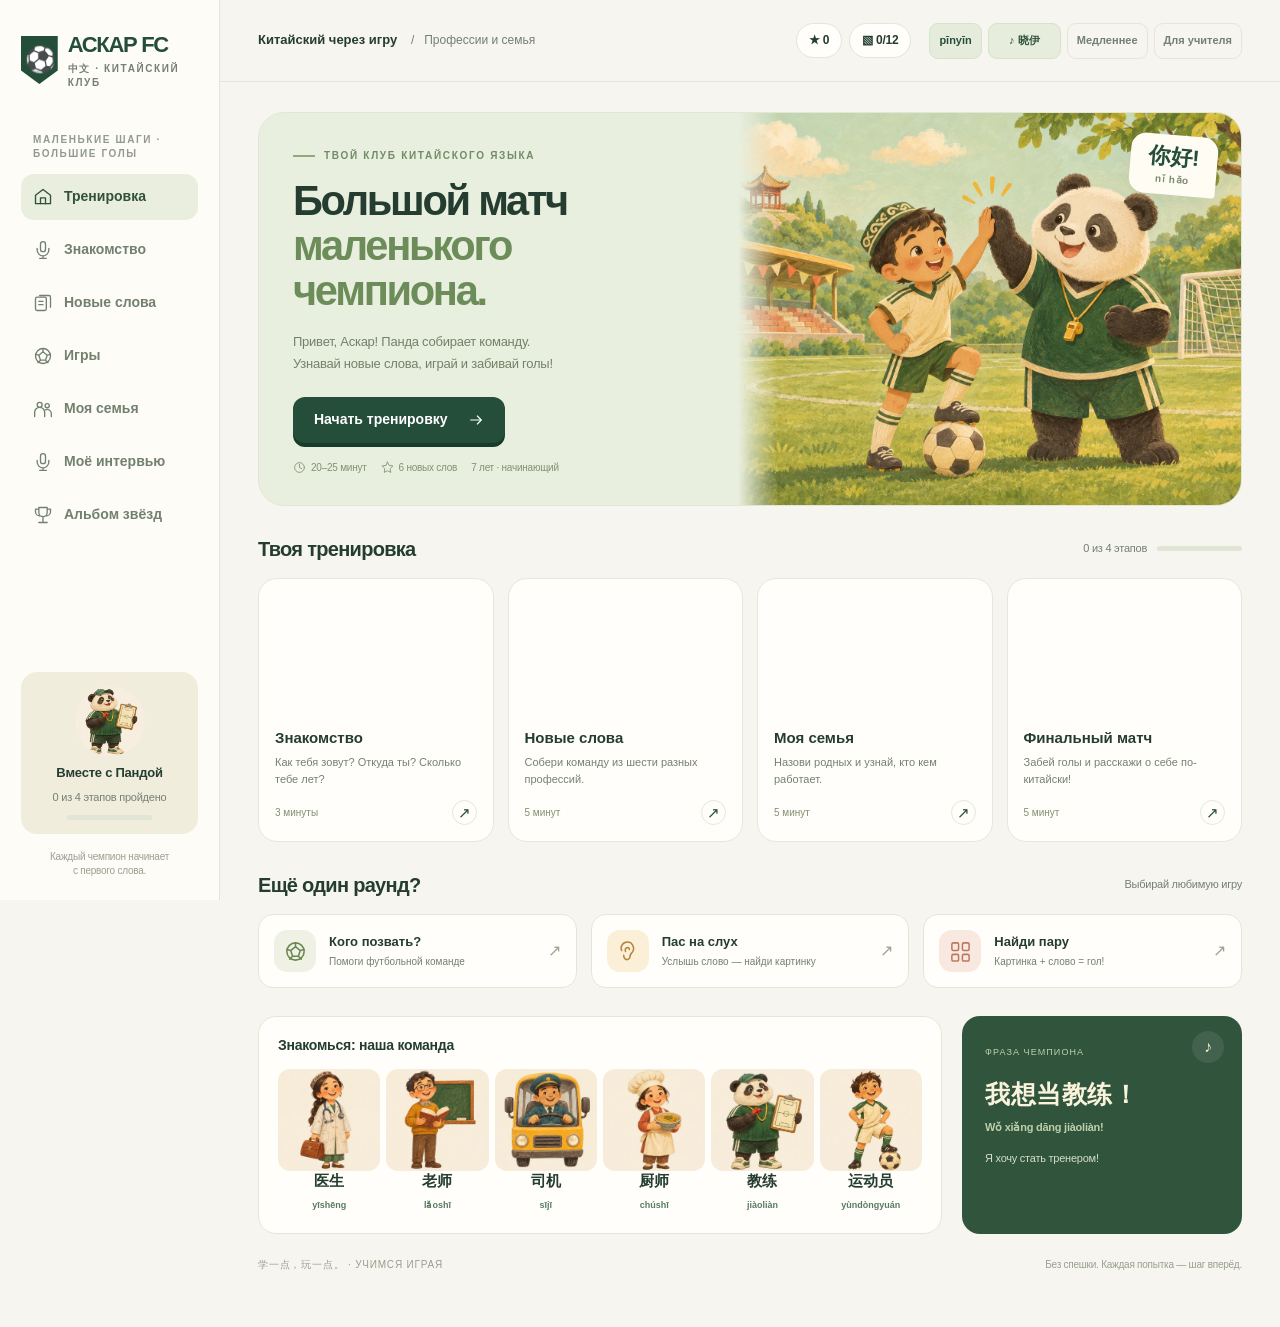
==== commit 6cac2f47: "Add Panda videos and Mandarin subtitles to Askar FC" ====
--- a/askar-fc.html
+++ b/askar-fc.html
@@ -241,9 +241,42 @@
 .after{color:var(--ink)}.after .say .zh{color:var(--club)}.after .say .py{color:#6e875c}.after .mini{background:#fffefa;color:var(--club);border:1px solid #cfdbbf}.card-mark svg{width:32px;height:32px}.nav-item i{display:flex}.sbtn{box-shadow:0 3px 0 #c6d3b4}.qline .q.hid{flex:0 1 240px}.qline .q:not(.hid){flex:0 1 auto}.qline .face{display:none}.hero-copy h1{white-space:normal}.family-choice .zh{display:inline-block}
 
 .wcard>br,.opt>br,.memory-tile>br,.family-choice>br{display:none}.preview-word{min-height:44px}.opt .rev br{display:block}.profile-line br{display:none}.profile-card>.sprite{mix-blend-mode:normal}.after .mini{min-height:44px}.sidebar .crest{font-family:system-ui}.hstat span{white-space:nowrap}
+
+
+/* Panda videos */
+.panda-clip{margin:0;min-width:0;width:min(100%,680px);overflow:hidden;border:1px solid #e1e5d9;border-radius:20px;background:#fffdf4}
+.panda-clip video{display:block;width:100%;aspect-ratio:16/9;object-fit:contain;background:#26332a}
+.panda-clip figcaption{padding:12px 14px}
+.panda-actions{display:flex;flex-wrap:wrap;gap:8px}
+.panda-actions .back{min-height:44px;margin:0}
+.panda-caption,.panda-text{margin-top:10px;padding:8px 10px;border-radius:12px;background:#ecf0e4}
+.panda-line{display:flex;flex-wrap:wrap;align-items:baseline;gap:4px 10px;font-size:13px;line-height:1.5}
+.panda-line+.panda-line{margin-top:6px}
+.panda-line b{font-family:'Noto Sans SC',sans-serif;font-size:17px}
+.panda-error{margin-top:8px;color:#8e3b29}
+.panda-activity{display:grid;grid-template-columns:minmax(0,1.35fr) minmax(0,1fr);align-items:start;gap:20px;margin:18px 0}
+.panda-choice{padding:16px;background:#fffdf4;border:1px solid #e1e5d9;border-radius:20px}
+.panda-choice h3{margin:0 0 12px;font-size:18px}
+.panda-options{display:grid;grid-template-columns:repeat(3,minmax(0,1fr));gap:6px}
+.panda-options button{display:grid;min-width:0;justify-items:center;gap:4px;padding:8px 2px;font-size:11px}
+.panda-options .sprite{width:min(100%,58px);height:auto;aspect-ratio:1}
+.panda-options .zh,.panda-options .py{font-size:12px}
+.panda-options .panda-try-again{border-color:#cba17d;background:#f9efe0}
+.panda-options .panda-correct{border-color:#6f9665;background:#e5efdd;color:#22432a}
+.panda-feedback{min-height:1.5em;margin:10px 0 0;font-size:13px}
+.panda-interview{margin:0 0 20px}
+@media(max-width:760px){
+ .panda-activity{grid-template-columns:minmax(0,1fr);gap:12px}
+}
+
+/* Named voice selection, visible in the lesson header. */
+#tVoice{display:inline-flex;align-items:center;justify-content:center;background:#e6eddd;border-color:#d7e1cb;color:#31543d;min-width:73px;white-space:nowrap}header.top>.badge{flex-shrink:1;min-width:0}.voice-modal{max-width:610px}.voice-modal .modal-head h2{margin:0}.voice-intro{margin:17px 0 20px}.voice-options{display:grid;grid-template-columns:1fr 1fr;gap:13px}.voice-option{position:relative;border:2px solid #e0e5d8;border-radius:17px;background:#fffefa;padding:21px 16px;text-align:left;color:var(--ink)}.voice-option.selected{border-color:#799866;background:#edf3e5}.voice-option:hover{border-color:#9cb28a}.voice-option strong{display:block;font-size:17px;padding-right:20px}.voice-option small{display:block;font-size:11px;color:var(--muted);margin:7px 0 16px}.voice-option-mark{position:absolute;right:13px;top:15px;color:#789361;font-size:18px}.voice-real-name{display:block;font-size:11px;color:#698353;line-height:1.5}.voice-description{background:#f3f1e7;border-radius:13px;padding:15px;margin-top:16px}.voice-description>strong{font-size:13px;display:block}.voice-description>p{font-size:12px;margin:7px 0 0;line-height:1.6}.voice-actions{display:flex;gap:10px;align-items:center;margin:19px 0}.voice-actions .cta:disabled{opacity:.5;box-shadow:none}.voice-tip{font-size:11px!important;line-height:1.6;margin:15px 0 20px!important}.voice-actions #voice-slow[aria-pressed=true]{border-color:#7c9769;background:#e7eddf}.voice-modal .back{min-height:44px}
+@media(max-width:1180px){header.top .header-crumb{display:none}}
+@media(max-width:720px){header.top{flex-wrap:wrap;gap:8px}.tools{margin-left:auto}.badge{flex:1}.tools #tVoice{min-width:72px}.voice-option strong{font-size:16px}}
+@media(max-width:500px){header.top{padding:10px 12px}.tools #tVoice{min-width:70px;font-size:11px}.hstat span{min-width:44px}.tools{gap:5px}.voice-options{grid-template-columns:1fr}.voice-option{padding:16px}.voice-option small{margin:6px 0 8px}.voice-actions{flex-wrap:wrap}.voice-modal{padding:22px}.voice-modal .modal-head h2{font-size:24px}}
 </style>
 
-<aside class="sidebar" aria-label="Навигация"><button class="brand" data-go="home" aria-label="Аскар FC, главная"><span class="crest">⚽</span><span>АСКАР FC<small>中文 · КИТАЙСКИЙ КЛУБ</small></span></button><div class="side-label">МАЛЕНЬКИЕ ШАГИ · БОЛЬШИЕ ГОЛЫ</div><nav><button class="nav-item active" data-go="home" title="Тренировка"><i data-icon="home"></i><span>Тренировка</span></button><button class="nav-item" data-go="hello" title="Знакомство"><i data-icon="mic"></i><span>Знакомство</span></button><button class="nav-item" data-go="cards" title="Новые слова"><i data-icon="cards"></i><span>Новые слова</span></button><button class="nav-item" data-go="memory" title="Игры"><i data-icon="ball"></i><span>Игры</span></button><button class="nav-item" data-go="family" title="Моя семья"><i data-icon="family"></i><span>Моя семья</span></button><button class="nav-item" data-go="interview" title="Моё интервью"><i data-icon="mic"></i><span>Моё интервью</span></button><button class="nav-item" data-go="album" title="Альбом звёзд"><i data-icon="cup"></i><span>Альбом звёзд</span></button><a href="index.html" class="nav-item" style="text-decoration:none;margin-top:14px;border:1.5px dashed #2d6a4f;background:#f0f7f3;color:#2d6a4f;font-weight:700;" title="Главный дашборд Аскара"><i data-icon="home"></i><span>← В дашборд</span></a></nav><div class="side-bottom"><div class="side-coach"><span class="sprite" style="display:block;background-position:50% 100%"></span><strong>Вместе с Пандой</strong><p id="side-progress">0 из 4 этапов пройдено</p><div class="thin-track" style="margin:10px auto 0"><i id="side-bar" style="width:0%"></i></div></div><div style="font-size:10px;color:#9aa18f;text-align:center">Каждый чемпион начинает<br>с первого слова.</div></div></aside><header class="top"><button class="badge" id="home" aria-label="На главную"><span class="mobile-brand">АСКАР FC</span><span>Китайский через игру <span class="header-crumb">/ &nbsp; Профессии и семья</span></span></button><div class="hstat"><span id="hStars" title="Звёзды за ответы">★ 0</span><span id="hStick" title="Наклейки в альбоме">▧ 0/12</span></div><div class="tools"><a href="index.html" class="tbtn" style="text-decoration:none;display:inline-flex;align-items:center;background:#2d6a4f;color:#fff;font-weight:700;border-color:#2d6a4f;" title="Вернуться в дашборд Аскара">🏠 В дашборд</a><button class="tbtn" id="tPy" aria-pressed="true" title="Показать или скрыть пиньинь">pīnyīn</button><button class="tbtn" id="tKid" aria-pressed="false">Голос</button><button class="tbtn" id="tVoice">Сменить голос</button><button class="tbtn" id="tSlow" aria-pressed="true">Медленнее</button><button class="tbtn" id="teacher-open">Для учителя</button></div></header>
+<aside class="sidebar" aria-label="Навигация"><button class="brand" data-go="home" aria-label="Аскар FC, главная"><span class="crest">⚽</span><span>АСКАР FC<small>中文 · КИТАЙСКИЙ КЛУБ</small></span></button><div class="side-label">МАЛЕНЬКИЕ ШАГИ · БОЛЬШИЕ ГОЛЫ</div><nav><button class="nav-item active" data-go="home" title="Тренировка"><i data-icon="home"></i><span>Тренировка</span></button><button class="nav-item" data-go="hello" title="Знакомство"><i data-icon="mic"></i><span>Знакомство</span></button><button class="nav-item" data-go="cards" title="Новые слова"><i data-icon="cards"></i><span>Новые слова</span></button><button class="nav-item" data-go="memory" title="Игры"><i data-icon="ball"></i><span>Игры</span></button><button class="nav-item" data-go="family" title="Моя семья"><i data-icon="family"></i><span>Моя семья</span></button><button class="nav-item" data-go="interview" title="Моё интервью"><i data-icon="mic"></i><span>Моё интервью</span></button><button class="nav-item" data-go="album" title="Альбом звёзд"><i data-icon="cup"></i><span>Альбом звёзд</span></button></nav><div class="side-bottom"><div class="side-coach"><span class="sprite" style="display:block;background-position:50% 100%"></span><strong>Вместе с Пандой</strong><p id="side-progress">0 из 4 этапов пройдено</p><div class="thin-track" style="margin:10px auto 0"><i id="side-bar" style="width:0%"></i></div></div><div style="font-size:10px;color:#9aa18f;text-align:center">Каждый чемпион начинает<br>с первого слова.</div></div></aside><header class="top"><button class="badge" id="home" aria-label="На главную"><span class="mobile-brand">АСКАР FC</span><span>Китайский через игру <span class="header-crumb">/ &nbsp; Профессии и семья</span></span></button><div class="hstat"><span id="hStars" title="Звёзды за ответы">★ 0</span><span id="hStick" title="Наклейки в альбоме">▧ 0/12</span></div><div class="tools"><button class="tbtn" id="tPy" aria-pressed="true" title="Показать или скрыть пиньинь">pīnyīn</button><button class="tbtn" id="tKid" aria-pressed="false">Голос</button><button class="tbtn" id="tVoice">Сменить голос</button><button class="tbtn" id="tSlow" aria-pressed="false">Медленнее</button><button class="tbtn" id="teacher-open">Для учителя</button></div></header>
 <div class="warn" id="warn" hidden></div>
 <main id="app" tabindex="-1"></main>
 <div id="ov"></div>
@@ -257,34 +290,86 @@
 const pick=(a,n)=>shuffle(a).slice(0,n);
 const zp=(zh,py)=>`<span class="zh">${esc(zh)}</span>${py?`<br><span class="py">${esc(py)}</span>`:''}`;
 
-/* ================= VOICE ================= */
-const synth=window.speechSynthesis||null;let voice=null,slow=true,kid=false,zhVoices=[],vi=0;
+/* Browser voices: preserve a named choice, report every fallback honestly. */
+const synth=window.speechSynthesis||null;
+const VOICE_KEY='askarFC_voice_v2';
+const voicePrefs=(()=>{try{return JSON.parse(localStorage.getItem(VOICE_KEY)||'{}')||{}}catch{return {}}})();
+let voiceProfile=voicePrefs.profile==='child'?'child':'xiaoyi';
+let slow=voicePrefs.slow===true,voice=null,zhVoices=[],vi=0,kid=false;
+function saveVoicePrefs(){try{localStorage.setItem(VOICE_KEY,JSON.stringify({profile:voiceProfile,slow}))}catch{}}
+function findVoice(pattern){return zhVoices.find(v=>pattern.test(v.name+' '+(v.voiceURI||'')))||null}
+function shortVoiceName(v){
+ if(!v)return 'Китайский голос пока не найден';
+ const known=[[/xiaoyi|晓伊|曉伊/i,'晓伊 (Xiaoyi)'],[/xiaoshuang|晓双|曉雙/i,'晓双 (Xiaoshuang)'],[/xiaoyou|晓悠|曉悠/i,'晓悠 (Xiaoyou)'],[/yunxia|云夏|雲夏/i,'云夏 (Yunxia)']];
+ return known.find(([rx])=>rx.test(v.name+' '+(v.voiceURI||'')))?.[1]||v.name.replace(/Microsoft |Google | Online|\(Natural\)/g,'').trim();
+}
+function voiceConfig(profile=voiceProfile){
+ const xiaoyi=findVoice(/xiaoyi|晓伊|曉伊/i);
+ if(profile==='xiaoyi'){
+  const v=xiaoyi||zhVoices[0]||null;
+  return {voice:v,pitch:1,label:xiaoyi?'晓伊 · Chinese':v?shortVoiceName(v):'晓伊 · Chinese',detail:xiaoyi?'Голос с картинки. Естественный тон.':v?'晓伊 не найден на устройстве. Сейчас доступен '+shortVoiceName(v)+'.':'Браузер пока не предоставил китайские голоса. Выбор сохранён: 晓伊.',fallback:!xiaoyi};
+ }
+ const child=findVoice(/xiaoshuang|晓双|曉雙/i)||findVoice(/xiaoyou|晓悠|曉悠/i);
+ if(child)return {voice:child,pitch:1,label:shortVoiceName(child),detail:'Отдельный детский голос. Естественный тон.',fallback:false};
+ const youthful=findVoice(/yunxia|云夏|雲夏/i);
+ if(youthful)return {voice:youthful,pitch:1.12,label:'云夏 (Yunxia)',detail:'Другой голос: 云夏. Для детского звучания тон немного выше.',fallback:false};
+ const v=xiaoyi||zhVoices[0]||null;
+ return {voice:v,pitch:1.22,label:v?shortVoiceName(v)+' · выше тон':'Детское звучание',detail:v?'Отдельный детский голос не найден. Используется '+shortVoiceName(v)+' с более высоким тоном.':'После загрузки голосов будет выбран детский голос или доступный китайский голос с более высоким тоном.',fallback:true};
+}
+function voiceSummary(){const c=voiceConfig();return c.voice?c.label+'. '+c.detail:'Китайского голоса пока нет. В заданиях можно открыть текст-подсказку.'}
+function updateVoiceControls(){
+ const c=voiceConfig();
+ const b=$('#tVoice');if(b){b.textContent=voiceProfile==='child'?'♪ Детский':'♪ 晓伊';b.title='Выбрать голос · '+c.detail;b.setAttribute('aria-label','Выбрать голос: '+(voiceProfile==='child'?'Детское звучание':'晓伊 — Chinese'))}
+ $('#tSlow')?.setAttribute('aria-pressed',String(slow));
+ const st=$('#voice-status');if(st)st.textContent=voiceSummary();
+ const panel=$('#voice-picker-content');if(panel)drawVoicePicker();
+}
 function pickVoice(){
-  if(!synth)return;const vs=synth.getVoices();
-  const rank=v=>/yunxia/i.test(v.name)?0:/xiaoyi/i.test(v.name)?1:/xiaoxiao/i.test(v.name)?2:/yunxi(?![a-z])/i.test(v.name)?3:/zh[-_]CN/i.test(v.lang)?4:/^zh/i.test(v.lang)?5:9;
-  zhVoices=vs.filter(v=>rank(v)<9).sort((a,b)=>rank(a)-rank(b));
-  if(vi>=zhVoices.length)vi=0;voice=zhVoices[vi]||null;
-  const w=$('#warn');w.hidden=true;
-  $('#tVoice').textContent='🔁 '+(voice?voice.name.replace(/Microsoft |Google | Online|\(Natural\)|\(.*?\)/g,'').trim().slice(0,14):'нет');
-}
-if(synth){pickVoice();synth.onvoiceschanged=pickVoice}
-else{const w=$('#warn');w.textContent='Браузер не умеет озвучивать текст. Читайте фразы сами.';w.hidden=false}
+ const rank=v=>/xiaoyi|晓伊|曉伊/i.test(v.name)?0:/xiaoshuang|xiaoyou|晓双|晓悠/i.test(v.name)?1:/yunxia|云夏/i.test(v.name)?2:/zh[-_]CN/i.test(v.lang)?3:/^zh|^cmn/i.test(v.lang)?4:9;
+ zhVoices=(synth?synth.getVoices():[]).filter(v=>rank(v)<9).sort((a,b)=>rank(a)-rank(b)||a.name.localeCompare(b.name));
+ voice=voiceConfig().voice;vi=Math.max(0,zhVoices.indexOf(voice));
+ $('#warn').hidden=true;updateVoiceControls();
+}
+function setVoiceProfile(profile){
+ voiceProfile=profile==='child'?'child':'xiaoyi';speechNonce++;if(synth)synth.cancel();saveVoicePrefs();pickVoice();
+}
+function setSlowVoice(on){slow=on;saveVoicePrefs();updateVoiceControls();const b=$('#teacher-slow');if(b)b.textContent=slow?'Обычная скорость':'Медленнее'}
+function drawVoicePicker(){
+ const panel=$('#voice-picker-content');if(!panel)return;
+ const focused=document.activeElement?.id;
+ const a=voiceConfig('xiaoyi'),b=voiceConfig('child');
+ panel.innerHTML=`<p class="voice-intro">Выбери голос для всех слов и игр. Можно послушать пример перед уроком.</p><div class="voice-options">${[['xiaoyi','晓伊 — Chinese','Xiaoyi · как на картинке',a],['child','Детское звучание','Второй вариант для урока',b]].map(([id,title,sub,c])=>`<button class="voice-option ${voiceProfile===id?'selected':''}" id="voice-choice-${id}" data-voice-profile="${id}" aria-pressed="${voiceProfile===id}"><span class="voice-option-mark">${voiceProfile===id?'✓':'♪'}</span><strong>${title}</strong><small>${sub}</small><span class="voice-real-name">${esc(c.label)}</span></button>`).join('')}</div><div class="voice-description" role="status"><strong>Сейчас: ${esc(voiceConfig().label)}</strong><p>${esc(voiceConfig().detail)}</p></div><div class="voice-actions"><button class="cta" id="voice-preview" ${voice?'':'disabled'}>🔊 Послушать пример</button><button class="back" id="voice-slow" aria-pressed="${slow}">${slow?'✓ Медленнее':'Медленнее'}</button></div><p class="voice-tip">Список голосов зависит от устройства и браузера. Если нужного голоса нет, это указано выше.</p><div class="row" style="justify-content:space-between"><button class="back" id="voice-refresh">Обновить список</button><button class="back" id="voice-done">Готово ✓</button></div>`;
+ panel.querySelectorAll('[data-voice-profile]').forEach(x=>x.onclick=()=>setVoiceProfile(x.dataset.voiceProfile));
+ $('#voice-preview').onclick=()=>speak('你好！我叫阿斯凯。我七岁。我想当足球运动员！');
+ $('#voice-slow').onclick=()=>setSlowVoice(!slow);$('#voice-refresh').onclick=pickVoice;$('#voice-done').onclick=closeVoicePicker;
+ if(focused&&panel.querySelector('#'+focused))panel.querySelector('#'+focused).focus();
+}
+let voiceReturnFocus=null;
+function closeVoicePicker(){ovEl.innerHTML='';(voiceReturnFocus?.isConnected?voiceReturnFocus:$('#tVoice'))?.focus()}
+function voicePicker(){
+ voiceReturnFocus=document.activeElement;
+ ovEl.innerHTML='<div class="ov" id="voice-overlay"><section class="teacher-modal voice-modal" role="dialog" aria-modal="true" aria-labelledby="voice-title" tabindex="-1"><div class="modal-head"><h2 id="voice-title">Голос Панды</h2><button id="voice-close" aria-label="Закрыть выбор голоса">×</button></div><div id="voice-picker-content"></div></section></div>';
+ pickVoice();$('#voice-close').onclick=closeVoicePicker;$('#voice-overlay').onclick=e=>{if(e.target.id==='voice-overlay')closeVoicePicker()};
+ const dialog=$('.voice-modal');dialog.focus();dialog.onkeydown=e=>{if(e.key==='Escape'){e.preventDefault();closeVoicePicker()}if(e.key==='Tab'){const bs=[...dialog.querySelectorAll('button:not(:disabled)')];const first=bs[0],last=bs[bs.length-1];if(e.shiftKey&&(document.activeElement===first||document.activeElement===dialog)){e.preventDefault();last.focus()}else if(!e.shiftKey&&document.activeElement===last){e.preventDefault();first.focus()}}};
+}
 function speak(text){
-  const call=++speechNonce,lesson=screenSession;
-  return new Promise(res=>{
-    if(synth&&!voice)pickVoice();
-    if(!voice){toast('Китайский голос не найден. Можно открыть текст-подсказку или повторить с учителем.');res();return}
-    if(!synth){res();return}
-    synth.cancel();
-    setTimeout(()=>{
-      if(call!==speechNonce||lesson!==screenSession){res();return}
-      const u=new SpeechSynthesisUtterance(text);u.lang='zh-CN';if(voice)u.voice=voice;
-      u.rate=slow?0.70:0.85;u.pitch=1;
-      let d=false;const fin=()=>{if(!d){d=true;res()}};u.onend=fin;u.onerror=fin;
-      setTimeout(fin,2500+text.length*(slow?520:330));synth.speak(u);
-    },70);
-  });
-}
+ pausePandaClip();
+ const call=++speechNonce,lesson=screenSession;
+ return new Promise(res=>{
+  if(!synth){toast('Озвучка недоступна в этом браузере. Используй текст-подсказку.');res();return}
+  pickVoice();const config=voiceConfig();
+  if(!config.voice){toast('Китайский голос не найден. Можно открыть текст-подсказку или повторить с учителем.');res();return}
+  synth.cancel();
+  setTimeout(()=>{
+   if(call!==speechNonce||lesson!==screenSession){res();return}
+   const u=new SpeechSynthesisUtterance(text);u.lang=config.voice.lang||'zh-CN';u.voice=config.voice;u.rate=slow?0.65:0.85;u.pitch=config.pitch;
+   let finished=false;const finish=()=>{if(!finished){finished=true;res()}};u.onend=finish;u.onerror=finish;
+   setTimeout(finish,2500+text.length*(slow?520:330));synth.speak(u);
+  },70);
+ });
+}
+if(synth){pickVoice();if(synth.addEventListener)synth.addEventListener('voiceschanged',pickVoice);else synth.onvoiceschanged=pickVoice}else updateVoiceControls();
+
 let ac=null;
 function tone(seq){try{ac=ac||new (window.AudioContext||window.webkitAudioContext)();let t=ac.currentTime;
   seq.forEach(([f,d,type])=>{const o=ac.createOscillator(),g=ac.createGain();o.type=type||'sine';o.frequency.value=f;g.gain.setValueAtTime(.0001,t);g.gain.exponentialRampToValueAtTime(.18,t+.02);g.gain.exponentialRampToValueAtTime(.0001,t+d);o.connect(g).connect(ac.destination);o.start(t);o.stop(t+d+.02);t+=d*.8})}catch(e){}}
@@ -721,12 +806,143 @@
 function markDone(id){SV.lessonDone=SV.lessonDone||{};SV.lessonDone[id]=true;save();updateNav()}
 function toast(t){document.querySelector('.toast')?.remove();const d=document.createElement('div');d.className='toast';d.setAttribute('role','status');d.textContent=t;document.body.append(d);setTimeout(()=>d.remove(),3000)}
 function updateNav(id){if(id)currentModule=id;document.querySelectorAll('.nav-item[data-go]').forEach(b=>b.classList.toggle('active',b.dataset.go===currentModule));const n=['hello','cards','family','final'].filter(done).length;const p=$('#side-progress');if(p)p.textContent=`${n} из 4 этапов пройдено`;const bar=$('#side-bar');if(bar)bar.style.width=`${n*25}%`}
-function go(id){screenSession++;synth&&synth.cancel();document.body.classList.remove('hidetxt');ovEl.innerHTML='';currentModule=id;updateNav(id);window.scrollTo(0,0);if(id==='home')home();else if(MODS[id])MODS[id].fn()}
+function go(id){pausePandaClip();screenSession++;synth&&synth.cancel();document.body.classList.remove('hidetxt');ovEl.innerHTML='';currentModule=id;updateNav(id);window.scrollTo(0,0);if(id==='home')home();else if(MODS[id])MODS[id].fn()}
 document.addEventListener('click',e=>{const b=e.target.closest('[data-go]');if(b){e.preventDefault();go(b.dataset.go)}});
+const PANDA_CLIPS = {
+ hello: {
+  title:'Приветствие на бровке',
+  cues:[
+   [0.85,1.75,'你好！','Nǐ hǎo!','Привет!'],
+   [2.2,3.55,'你叫什么名字？','Nǐ jiào shénme míngzi?','Как тебя зовут?'],
+   [4.5,5.98,'你叫什么名字？','Nǐ jiào shénme míngzi?','Как тебя зовут?'],
+  ],
+ },
+ jobs: {
+  title:'Кого позвать готовить обед?',
+  cues:[
+   [2.45,3.62,'谁来做饭？','Shéi lái zuòfàn?','Кто приготовит еду?'],
+   [3.85,5.0,'谁来做饭？','Shéi lái zuòfàn?','Кто приготовит еду?'],
+  ],
+ },
+ family: {
+  title:'Семейный альбом Панды',
+  cues:[[2.7,4.5,'我爸爸是医生。','Wǒ bàba shì yīshēng.','Мой папа — врач.']],
+  hideAnswer:true,
+ },
+ interview: {
+  title:'Микрофон Аскару',
+  cues:[
+   [0.85,3.0,'轮到你了！','Lún dào nǐ le!','Теперь твоя очередь!'],
+   [3.2,5.3,'你想当什么？','Nǐ xiǎng dāng shénme?','Кем ты хочешь стать?'],
+  ],
+ },
+};
+
+function pandaText(cue){
+ const [, ,zh,py,ru]=cue;
+ return `<span class="panda-line"><b lang="zh-CN">${zh}</b><span class="py">${py}</span><span>${ru}</span></span>`;
+}
+
+function pandaClip(key){
+ const clip=PANDA_CLIPS[key], file=`assets/panda-${key}`;
+ return `<figure class="panda-clip" data-panda-clip="${key}">
+  <video controls playsinline preload="metadata" poster="${file}.webp" aria-label="${clip.title}" src="${file}.mp4"></video>
+  <figcaption>
+   <div class="panda-actions">
+    <button class="back" data-panda-play>▶ Послушать Панду</button>
+    <button class="back" data-panda-text aria-expanded="false">${clip.hideAnswer?'Показать подсказку':'Читать реплики'}</button>
+   </div>
+   <div class="panda-text" hidden>${[...new Set(clip.cues.map(pandaText))].join('')}</div>
+   <div class="panda-caption" hidden></div>
+   <div class="panda-error" role="status" hidden>Видео не загрузилось. Можно прочитать реплику и продолжить.</div>
+  </figcaption>
+ </figure>`;
+}
+
+function pausePandaClip(){
+ app.querySelector('.panda-clip video')?.pause();
+}
+
+function bindPandaClip(){
+ const player=app.querySelector('.panda-clip');
+ if(!player)return;
+ const clip=PANDA_CLIPS[player.dataset.pandaClip];
+ const video=player.querySelector('video');
+ const play=player.querySelector('[data-panda-play]');
+ const textButton=player.querySelector('[data-panda-text]');
+ const transcript=player.querySelector('.panda-text');
+ const captions=player.querySelector('.panda-caption');
+ const error=player.querySelector('.panda-error');
+ let lastCue=-1;
+
+ function updateCaptions(){
+  const cue=clip.hideAnswer||!transcript.hidden?-1:clip.cues.findIndex(([start,end])=>video.currentTime>=start&&video.currentTime<end);
+  if(cue===lastCue)return;
+  lastCue=cue;
+  captions.hidden=cue<0;
+  captions.innerHTML=cue<0?'':pandaText(clip.cues[cue]);
+ }
+
+ play.onclick=()=>{
+  if(!video.paused){video.pause();return}
+  if(video.ended)video.currentTime=0;
+  video.play().catch(()=>{if(video.error)error.hidden=false});
+ };
+ video.addEventListener('play',()=>{
+  speechNonce++;
+  synth?.cancel();
+  play.textContent='Ⅱ Пауза';
+ });
+ const updatePlay=()=>{
+  play.hidden=false;
+  play.textContent=video.ended?'↻ Ещё раз':video.currentTime?'▶ Продолжить видео':'▶ Послушать Панду';
+ };
+ video.addEventListener('pause',updatePlay);
+ video.addEventListener('ended',updatePlay);
+ video.addEventListener('timeupdate',updateCaptions);
+ video.addEventListener('error',()=>{error.hidden=false;play.hidden=true});
+ if(video.error){error.hidden=false;play.hidden=true;}
+
+ function toggleTranscript(show){
+  transcript.hidden=!show;
+  textButton.setAttribute('aria-expanded',String(show));
+  textButton.textContent=show?'Скрыть текст':clip.hideAnswer?'Показать подсказку':'Читать реплики';
+  updateCaptions();
+ }
+ textButton.onclick=()=>toggleTranscript(transcript.hidden);
+ return ()=>toggleTranscript(true);
+}
+
+function pandaChoices(prompt, keys){
+ return `<div class="panda-choice">
+  <h3>${prompt}</h3>
+  <div class="panda-options">${shuffle([...keys]).map(k=>`<button class="back" data-panda-answer="${k}">${art(k)}<span class="zh" lang="zh-CN">${PR[k].zh}</span><span class="py">${PR[k].py}</span><span>${PR[k].ru}</span></button>`).join('')}</div>
+  <p class="panda-feedback" role="status"></p>
+ </div>`;
+}
+
+function bindPandaChoices(correct, success, reveal){
+ const options=[...app.querySelectorAll('[data-panda-answer]')];
+ const feedback=app.querySelector('.panda-feedback');
+ options.forEach(button=>button.onclick=()=>{
+  pausePandaClip();
+  if(button.dataset.pandaAnswer!==correct){
+   button.classList.add('panda-try-again');
+   feedback.textContent='Попробуй ещё раз. Видео можно переслушать.';
+   return;
+  }
+  options.forEach(option=>{option.disabled=true});
+  button.classList.add('panda-correct');
+  feedback.textContent=success;
+  reveal?.();
+  if(correct==='chushi')speak(PR[correct].zh);
+ });
+}
+
 function pageTop(title,description,artwork){return `<div class="row"><button class="back" data-go="home">← К тренировке</button></div><div class="module-intro"><div><div class="eyebrow">АСКАР FC · ИГРАЕМ ПО-КИТАЙСКИ</div><h1>${title}</h1><p>${description}</p></div>${artwork||''}</div>`}
 
 function home(){
- screenSession++;currentModule='home';synth&&synth.cancel();document.body.classList.remove('hidetxt');updateNav('home');
+ pausePandaClip();screenSession++;currentModule='home';synth&&synth.cancel();document.body.classList.remove('hidetxt');updateNav('home');
  const n=['hello','cards','family','final'].filter(done).length;const next=['hello','cards','family','final'].find(x=>!done(x))||'final';
  const missions=[['hello','Знакомство','Как тебя зовут? Откуда ты? Сколько тебе лет?','3 минуты',sprite(4)],['cards','Новые слова','Собери команду из шести разных профессий.','5 минут',sprite(1)],['family','Моя семья','Назови родных и узнай, кто кем работает.','5 минут',sprite(1,'family')],['final','Финальный матч','Забей голы и расскажи о себе по-китайски!','5 минут',sprite(5)]];
  app.innerHTML=`<section class="screen"><div class="home-hero"><div class="hero-copy"><div class="eyebrow">ТВОЙ КЛУБ КИТАЙСКОГО ЯЗЫКА</div><h1>Большой матч<br><em>маленького<br>чемпиона.</em></h1><p>Привет, Аскар! Панда собирает команду.<br>Узнавай новые слова, играй и забивай голы!</p><button class="cta" data-go="${next}">${n?'Продолжить тренировку':'Начать тренировку'} ${icon('arrow')}</button><div class="hero-meta"><span>${icon('clock')}20–25 минут</span><span>${icon('star')}6 новых слов</span><span>7 лет · начинающий</span></div></div><div class="hero-art"><img src="[data-uri]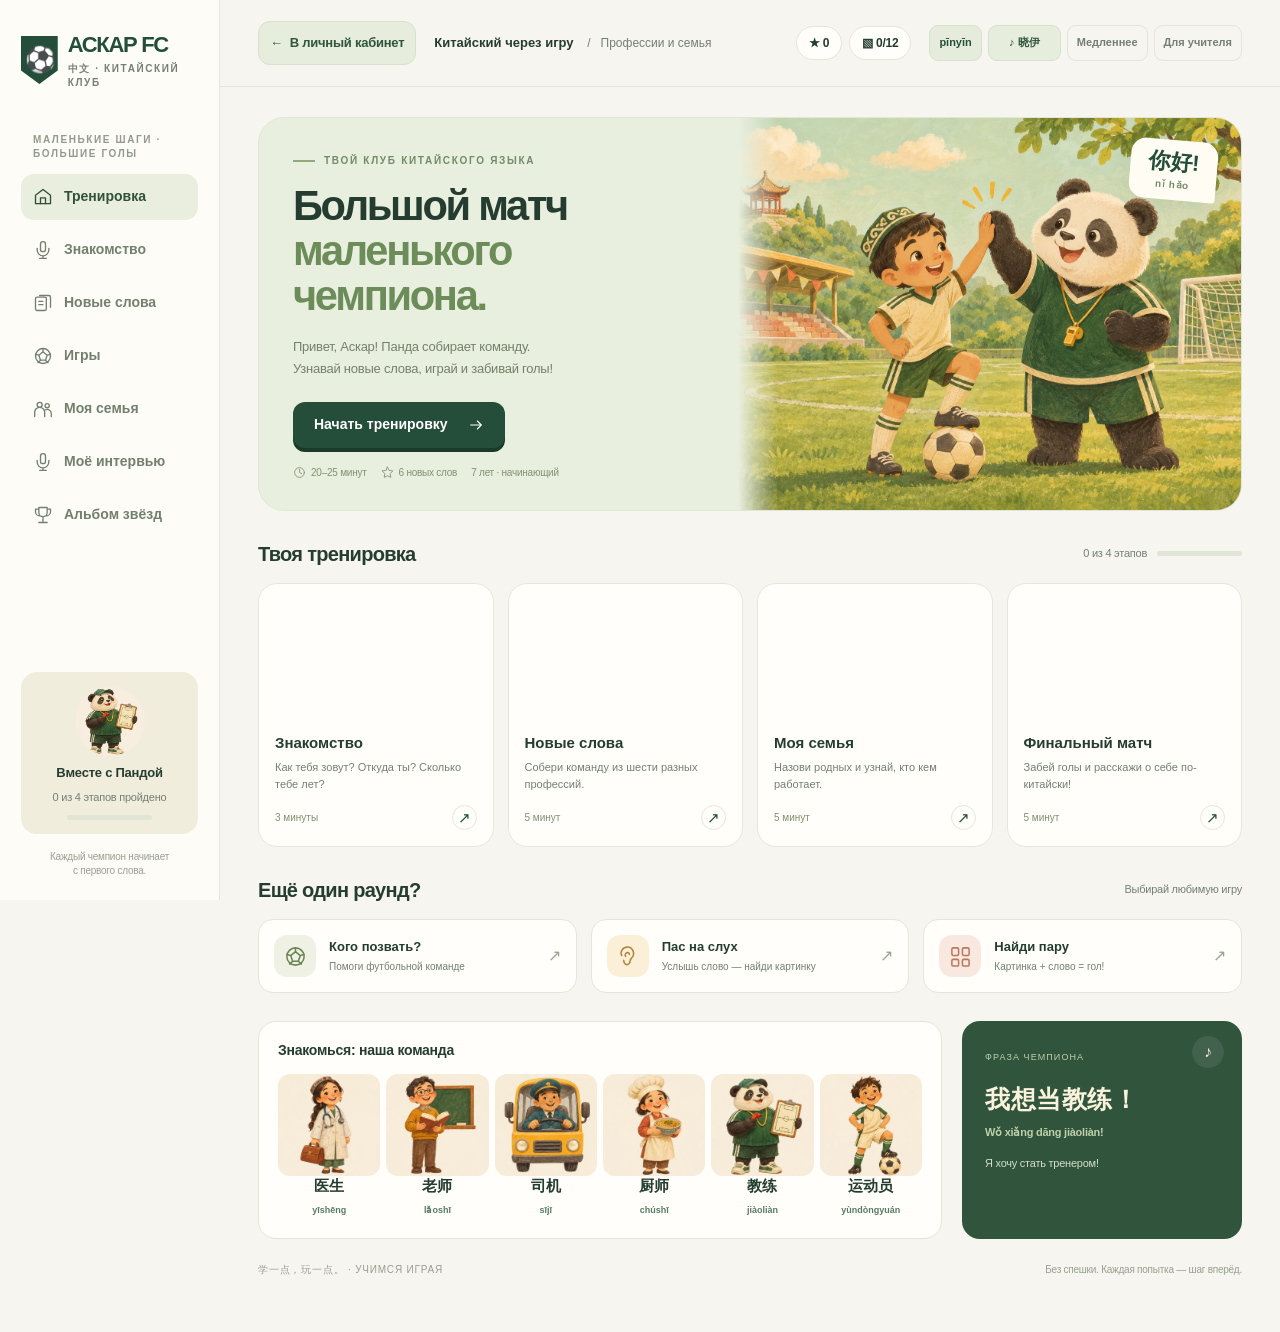
==== commit 3269c5f7: "Add a persistent return link to the Askar dashboard" ====
--- a/askar-fc.html
+++ b/askar-fc.html
@@ -269,6 +269,12 @@
  .panda-activity{grid-template-columns:minmax(0,1fr);gap:12px}
 }
 
+.dashboard-return{flex:none}
+.dashboard-back{display:inline-flex;align-items:center;gap:7px;min-height:44px;padding:0 11px;border:1px solid #d7e1cb;border-radius:12px;background:#e6eddd;color:#31543d;font-size:13px;font-weight:750;text-decoration:none;white-space:nowrap}
+.dashboard-back:hover{background:#dce8d5}
+.dashboard-back:focus-visible{outline:2px solid #31543d;outline-offset:2px}
+@media(max-width:640px){header.top .dashboard-return{flex-basis:100%}}
+
 /* Named voice selection, visible in the lesson header. */
 #tVoice{display:inline-flex;align-items:center;justify-content:center;background:#e6eddd;border-color:#d7e1cb;color:#31543d;min-width:73px;white-space:nowrap}header.top>.badge{flex-shrink:1;min-width:0}.voice-modal{max-width:610px}.voice-modal .modal-head h2{margin:0}.voice-intro{margin:17px 0 20px}.voice-options{display:grid;grid-template-columns:1fr 1fr;gap:13px}.voice-option{position:relative;border:2px solid #e0e5d8;border-radius:17px;background:#fffefa;padding:21px 16px;text-align:left;color:var(--ink)}.voice-option.selected{border-color:#799866;background:#edf3e5}.voice-option:hover{border-color:#9cb28a}.voice-option strong{display:block;font-size:17px;padding-right:20px}.voice-option small{display:block;font-size:11px;color:var(--muted);margin:7px 0 16px}.voice-option-mark{position:absolute;right:13px;top:15px;color:#789361;font-size:18px}.voice-real-name{display:block;font-size:11px;color:#698353;line-height:1.5}.voice-description{background:#f3f1e7;border-radius:13px;padding:15px;margin-top:16px}.voice-description>strong{font-size:13px;display:block}.voice-description>p{font-size:12px;margin:7px 0 0;line-height:1.6}.voice-actions{display:flex;gap:10px;align-items:center;margin:19px 0}.voice-actions .cta:disabled{opacity:.5;box-shadow:none}.voice-tip{font-size:11px!important;line-height:1.6;margin:15px 0 20px!important}.voice-actions #voice-slow[aria-pressed=true]{border-color:#7c9769;background:#e7eddf}.voice-modal .back{min-height:44px}
 @media(max-width:1180px){header.top .header-crumb{display:none}}
@@ -276,7 +282,7 @@
 @media(max-width:500px){header.top{padding:10px 12px}.tools #tVoice{min-width:70px;font-size:11px}.hstat span{min-width:44px}.tools{gap:5px}.voice-options{grid-template-columns:1fr}.voice-option{padding:16px}.voice-option small{margin:6px 0 8px}.voice-actions{flex-wrap:wrap}.voice-modal{padding:22px}.voice-modal .modal-head h2{font-size:24px}}
 </style>
 
-<aside class="sidebar" aria-label="Навигация"><button class="brand" data-go="home" aria-label="Аскар FC, главная"><span class="crest">⚽</span><span>АСКАР FC<small>中文 · КИТАЙСКИЙ КЛУБ</small></span></button><div class="side-label">МАЛЕНЬКИЕ ШАГИ · БОЛЬШИЕ ГОЛЫ</div><nav><button class="nav-item active" data-go="home" title="Тренировка"><i data-icon="home"></i><span>Тренировка</span></button><button class="nav-item" data-go="hello" title="Знакомство"><i data-icon="mic"></i><span>Знакомство</span></button><button class="nav-item" data-go="cards" title="Новые слова"><i data-icon="cards"></i><span>Новые слова</span></button><button class="nav-item" data-go="memory" title="Игры"><i data-icon="ball"></i><span>Игры</span></button><button class="nav-item" data-go="family" title="Моя семья"><i data-icon="family"></i><span>Моя семья</span></button><button class="nav-item" data-go="interview" title="Моё интервью"><i data-icon="mic"></i><span>Моё интервью</span></button><button class="nav-item" data-go="album" title="Альбом звёзд"><i data-icon="cup"></i><span>Альбом звёзд</span></button></nav><div class="side-bottom"><div class="side-coach"><span class="sprite" style="display:block;background-position:50% 100%"></span><strong>Вместе с Пандой</strong><p id="side-progress">0 из 4 этапов пройдено</p><div class="thin-track" style="margin:10px auto 0"><i id="side-bar" style="width:0%"></i></div></div><div style="font-size:10px;color:#9aa18f;text-align:center">Каждый чемпион начинает<br>с первого слова.</div></div></aside><header class="top"><button class="badge" id="home" aria-label="На главную"><span class="mobile-brand">АСКАР FC</span><span>Китайский через игру <span class="header-crumb">/ &nbsp; Профессии и семья</span></span></button><div class="hstat"><span id="hStars" title="Звёзды за ответы">★ 0</span><span id="hStick" title="Наклейки в альбоме">▧ 0/12</span></div><div class="tools"><button class="tbtn" id="tPy" aria-pressed="true" title="Показать или скрыть пиньинь">pīnyīn</button><button class="tbtn" id="tKid" aria-pressed="false">Голос</button><button class="tbtn" id="tVoice">Сменить голос</button><button class="tbtn" id="tSlow" aria-pressed="false">Медленнее</button><button class="tbtn" id="teacher-open">Для учителя</button></div></header>
+<aside class="sidebar" aria-label="Навигация"><button class="brand" data-go="home" aria-label="Аскар FC, главная"><span class="crest">⚽</span><span>АСКАР FC<small>中文 · КИТАЙСКИЙ КЛУБ</small></span></button><div class="side-label">МАЛЕНЬКИЕ ШАГИ · БОЛЬШИЕ ГОЛЫ</div><nav><button class="nav-item active" data-go="home" title="Тренировка"><i data-icon="home"></i><span>Тренировка</span></button><button class="nav-item" data-go="hello" title="Знакомство"><i data-icon="mic"></i><span>Знакомство</span></button><button class="nav-item" data-go="cards" title="Новые слова"><i data-icon="cards"></i><span>Новые слова</span></button><button class="nav-item" data-go="memory" title="Игры"><i data-icon="ball"></i><span>Игры</span></button><button class="nav-item" data-go="family" title="Моя семья"><i data-icon="family"></i><span>Моя семья</span></button><button class="nav-item" data-go="interview" title="Моё интервью"><i data-icon="mic"></i><span>Моё интервью</span></button><button class="nav-item" data-go="album" title="Альбом звёзд"><i data-icon="cup"></i><span>Альбом звёзд</span></button></nav><div class="side-bottom"><div class="side-coach"><span class="sprite" style="display:block;background-position:50% 100%"></span><strong>Вместе с Пандой</strong><p id="side-progress">0 из 4 этапов пройдено</p><div class="thin-track" style="margin:10px auto 0"><i id="side-bar" style="width:0%"></i></div></div><div style="font-size:10px;color:#9aa18f;text-align:center">Каждый чемпион начинает<br>с первого слова.</div></div></aside><header class="top"><div class="dashboard-return"><a class="dashboard-back" href="./"><span aria-hidden="true">←</span> В личный кабинет</a></div><button class="badge" id="home" aria-label="На главную"><span class="mobile-brand">АСКАР FC</span><span>Китайский через игру <span class="header-crumb">/ &nbsp; Профессии и семья</span></span></button><div class="hstat"><span id="hStars" title="Звёзды за ответы">★ 0</span><span id="hStick" title="Наклейки в альбоме">▧ 0/12</span></div><div class="tools"><button class="tbtn" id="tPy" aria-pressed="true" title="Показать или скрыть пиньинь">pīnyīn</button><button class="tbtn" id="tKid" aria-pressed="false">Голос</button><button class="tbtn" id="tVoice">Сменить голос</button><button class="tbtn" id="tSlow" aria-pressed="false">Медленнее</button><button class="tbtn" id="teacher-open">Для учителя</button></div></header>
 <div class="warn" id="warn" hidden></div>
 <main id="app" tabindex="-1"></main>
 <div id="ov"></div>
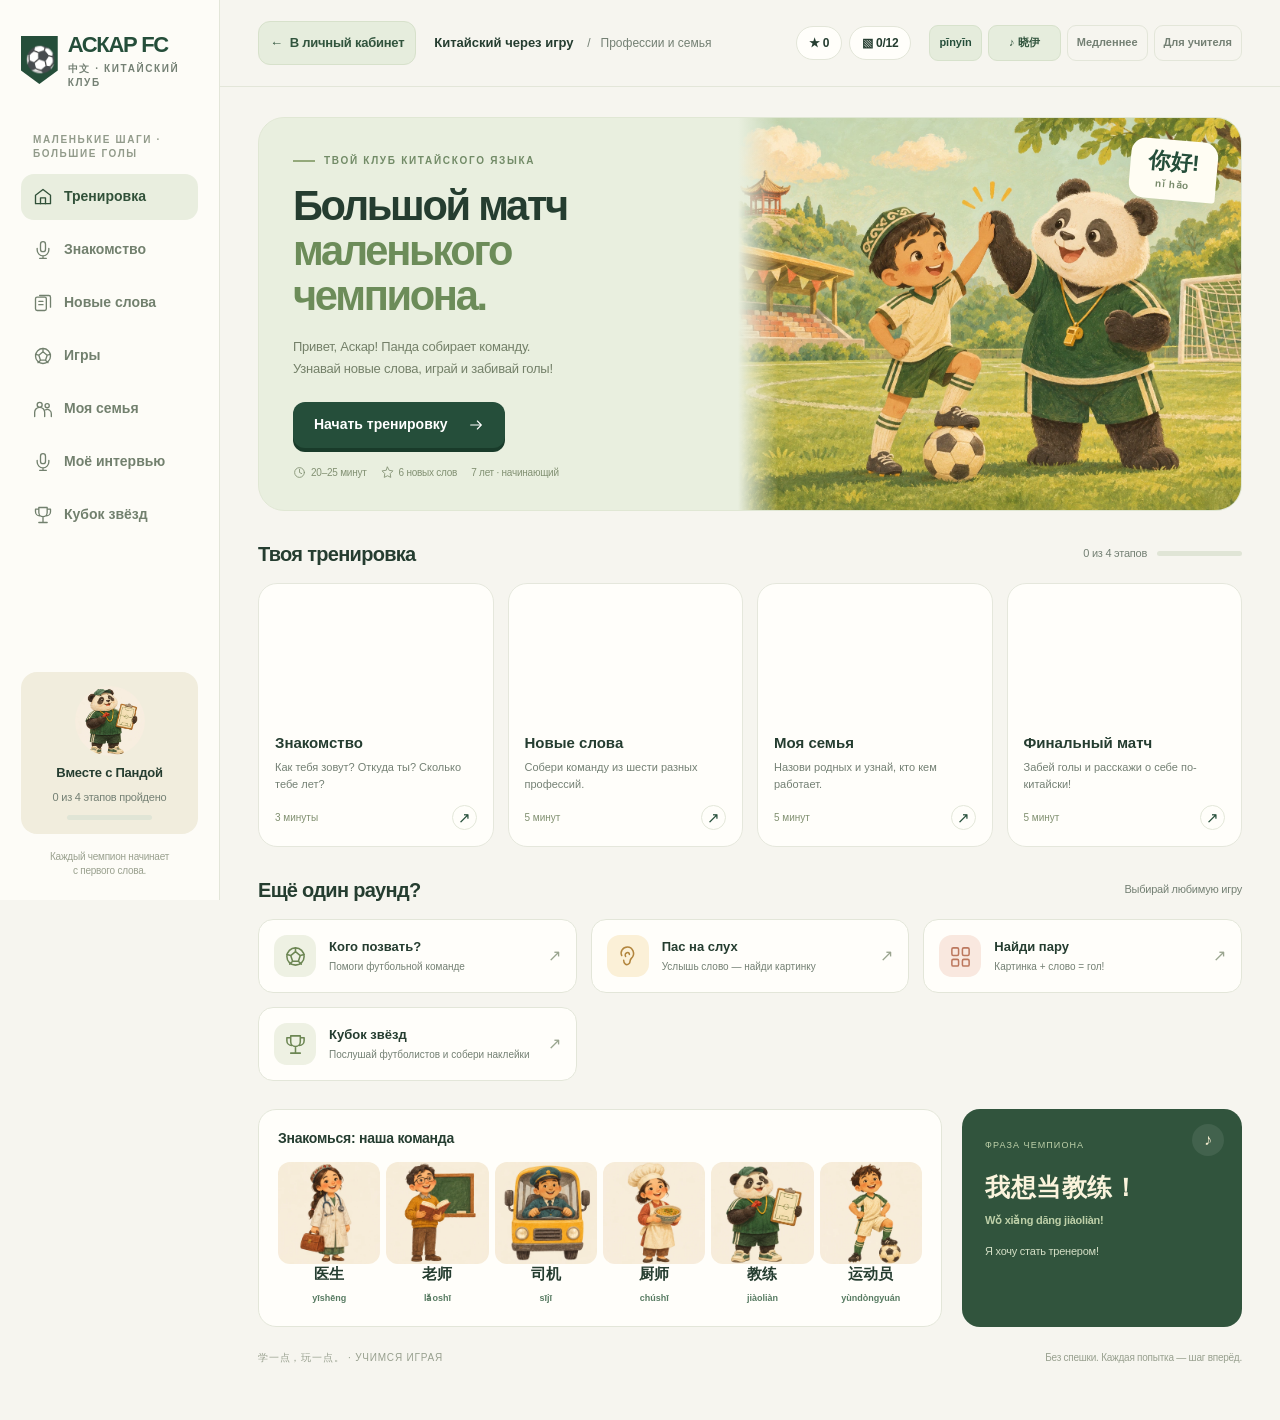
==== commit 1aaa33d6: "Make the Askar FC Star Cup easier for young learners" ====
--- a/askar-fc.html
+++ b/askar-fc.html
@@ -223,6 +223,25 @@
 @media(max-width:760px){.lessons{grid-template-columns:1fr}.dos,.iv{grid-template-columns:1fr}.mic{position:static}.hero{grid-template-columns:1fr}.hero .ball{display:none}}
 @media(max-width:480px){.badge small{display:none}.ln .vis{width:64px;font-size:1.5rem}}
 @media(prefers-reduced-motion:reduce){*{animation:none!important;transition:none!important}}
+.star-portrait{display:block;width:min(100%,144px);aspect-ratio:1;object-fit:cover;border-radius:15px;background:#e9e5d3}
+.stars-album{grid-template-columns:repeat(auto-fill,minmax(132px,1fr));margin-top:18px}
+.stars-album .slot{min-height:0;gap:8px}
+.stars-album .slot:hover,.stars-album .slot:focus-visible{border-color:var(--club)}
+.stars-album .slot .ru{color:var(--ink)}
+.star-cup .scene .star-portrait{width:clamp(88px,25vw,148px)}
+.star-cup .qline{justify-content:center;flex-wrap:wrap}
+.star-cup .qline .q.hid{display:none}
+.star-cup .star-audio{display:flex;flex-wrap:wrap;gap:8px;margin-top:12px}
+.star-cup .star-audio button{min-height:44px}
+.star-cup .star-audio .cta{padding:8px 16px}
+.star-cup .star-context{margin:12px 0 0;text-align:center;font-weight:700}
+.star-cup .star-feedback:not(:empty){margin:10px 0 0;color:var(--club);font-weight:700}
+.star-cup .opt{min-height:102px;gap:8px}
+.star-cup .opt .star-portrait{width:min(100%,110px)}
+.star-cup .option-label{text-align:center;font-weight:800;overflow-wrap:anywhere}
+.star-sticker .star-portrait{width:150px;margin:0 auto 12px}
+@media(min-width:721px){.games-row{grid-template-columns:repeat(2,minmax(0,1fr))}}
+@media(min-width:1400px){.games-row{grid-template-columns:repeat(4,minmax(0,1fr))}}
 </style>
 <style>:root{--bg:#f6f5ef;--page:#fffefa;--ink:#253d30;--muted:#748074;--line:#e3e6d9;--club:#254e3a;--club-2:#356449;--grass:#779773;--gold:#e6b54c;--gold-soft:#faf0d6;--red:#d8754b;--red-d:#b75e3d;--teal:#587b62;--ok:#477d52;--ok-soft:#e7efdf;--bad:#bd664e;--bad-soft:#f8e7df;--f-body:'Trebuchet MS','Segoe UI',sans-serif}
 body{font-size:16px;background:var(--bg);letter-spacing:-.015em}button{touch-action:manipulation}button:disabled{cursor:default}button:focus-visible,a:focus-visible,input:focus-visible,select:focus-visible{outline:3px solid #d59138;outline-offset:4px}h1,h2,h3,p{margin-top:0}button{transition:background .18s,transform .18s,border-color .18s}button:not(:disabled):active{transform:translateY(2px)}
@@ -231,7 +250,7 @@
 .eyebrow{font-size:10px;letter-spacing:.17em;text-transform:uppercase;color:#728b67;font-weight:900;display:flex;align-items:center;gap:9px;margin-bottom:16px}.eyebrow:before{content:'';width:22px;height:2px;background:#94a97b}.home-hero{display:grid;grid-template-columns:1fr 1.05fr;background:#e9efdf;border:1px solid #e0e7d4;border-radius:26px;overflow:hidden;min-height:354px;position:relative}.hero-copy{padding:36px 10px 30px 34px;position:relative;z-index:1}.hero-copy h1{font-size:clamp(32px,3.25vw,53px);line-height:1.08;letter-spacing:-.055em;margin:0 0 17px;max-width:480px;font-weight:900}.hero-copy h1 em{font-style:normal;color:#6c8c59}.hero-copy>p{font-size:13px;max-width:320px;line-height:1.7;color:#748069;margin:0 0 22px}.hero-art{position:relative;align-self:stretch;overflow:hidden}.hero-art img{width:100%;height:100%;object-fit:cover;object-position:52% 50%;display:block}.hero-art:before{content:'';position:absolute;inset:0 auto 0 0;width:40px;background:linear-gradient(90deg,#e9efdf,transparent);z-index:1}.hero-art .hello{position:absolute;top:22px;right:24px;background:#fffdf3;box-shadow:0 5px 20px #35492b16;padding:10px 18px;border-radius:15px 15px 3px 15px;transform:rotate(5deg);color:var(--club);z-index:2;font-size:22px;font-weight:700;line-height:1.1}.hello small{font-size:10px;display:block;letter-spacing:.1em;color:#788a6b;text-align:center;margin-top:5px}.cta{border-radius:12px;background:var(--club);box-shadow:0 4px 0 #193b2a;font-size:14px;min-height:46px;padding:12px 21px}.cta.green{background:var(--club-2)}.hero-meta{display:flex;gap:14px;font-size:10px;color:#829173;margin-top:18px;align-items:center}.hero-meta span{display:flex;gap:5px;align-items:center}.hero-meta svg{width:13px;height:13px}.hero-copy .cta svg{width:16px;height:16px;margin-left:10px}.section-title{display:flex;align-items:center;justify-content:space-between;margin:29px 0 15px;gap:14px}.section-title h2{font-size:20px;letter-spacing:-.035em;margin:0}.section-title small{font-size:11px;color:var(--muted)}.progress-caption{display:flex;align-items:center;gap:10px}.thin-track{width:85px;height:5px;border-radius:10px;background:#e0e5d6;overflow:hidden}.thin-track i{display:block;height:100%;background:#769369;border-radius:10px}
 .missions{display:grid;grid-template-columns:repeat(4,minmax(0,1fr));gap:14px}.mission{border:1px solid #e5e7dc;background:var(--page);border-radius:19px;overflow:hidden;text-align:left;padding:0;position:relative;display:flex;flex-direction:column}.mission:hover{transform:translateY(-4px);box-shadow:0 12px 24px #2d4b3510;border-color:#b0c09e}.mission-art{height:133px;position:relative;overflow:hidden;background:#eeeddf}.mission-art .sprite{position:absolute;width:150px;height:150px;left:50%;bottom:-9px;transform:translateX(-50%);mix-blend-mode:multiply}.mission:nth-child(2) .mission-art{background:#f5ead0}.mission:nth-child(3) .mission-art{background:#f0e4da}.mission:nth-child(4) .mission-art{background:#e4ebde}.step-tag{position:absolute;left:12px;top:11px;border:1px solid #ffffff80;background:#fffef8cc;border-radius:20px;font-size:9px;color:#68765a;font-weight:700;padding:4px 8px;z-index:1}.mission-body{padding:15px 16px 16px}.mission h3{font-size:15px;margin:0 0 6px}.mission p{font-size:11px;line-height:1.55;color:var(--muted);margin-bottom:12px;min-height:34px}.mission-foot{display:flex;align-items:center;justify-content:space-between;font-size:10px;color:#819071}.circle-arrow{display:grid;place-items:center;border:1px solid #e3e7d9;width:25px;height:25px;border-radius:50%;color:var(--club);font-size:15px}.mission.is-complete .circle-arrow{background:#e3ebd9}.mission-body .done-label{color:#537541;font-weight:700}
 .games-row{display:grid;grid-template-columns:repeat(3,1fr);gap:14px}.game-shortcut{border:1px solid var(--line);border-radius:15px;padding:15px;display:flex;align-items:center;gap:13px;text-align:left;background:#fffefa;min-width:0}.game-shortcut:hover{background:#edf1e4;border-color:#b7c5a8}.game-icon{width:42px;height:42px;border-radius:13px;background:#eef1e3;color:#6c8653;display:grid;place-items:center;flex-shrink:0}.game-icon svg{width:23px;height:23px}.game-shortcut:nth-child(2) .game-icon{color:#b2853d;background:#fbf0d7}.game-shortcut:nth-child(3) .game-icon{color:#bc785e;background:#f9e8df}.game-shortcut b{display:block;font-size:13px;margin-bottom:4px}.game-shortcut small{font-size:10px;color:var(--muted);display:block}.game-shortcut .arrow{margin-left:auto;color:#9aa58f}.bottom-grid{display:grid;grid-template-columns:1fr 280px;gap:20px;margin-top:28px}.words-preview{border:1px solid var(--line);border-radius:18px;padding:19px;background:var(--page)}.words-preview h3{font-size:14px;margin-bottom:13px}.preview-words{display:grid;grid-template-columns:repeat(6,1fr);gap:6px}.preview-word{border:0;background:none;padding:0;text-align:center}.preview-word:hover{background:#f0f2e8;border-radius:10px}.preview-word .sprite{width:100%;aspect-ratio:1;height:auto;display:block;mix-blend-mode:multiply;border-radius:12px}.preview-word .zh{display:block;font-size:15px}.preview-word .py{font-size:9px}.phrase-card{padding:23px;border-radius:18px;background:#31543d;color:#faf3dc;position:relative;overflow:hidden}.phrase-card small{font-size:9px;letter-spacing:.12em;color:#bed0a9}.phrase-card .zh{display:block;font-size:25px;margin:16px 0 3px;letter-spacing:.02em}.phrase-card .py{color:#bed0a9;font-size:11px}.phrase-card p{font-size:11px;color:#d4dfc6;margin:13px 0 0}.phrase-card button{position:absolute;right:18px;top:15px;background:#ffffff15;border:0;color:#f6edd0;border-radius:50%;width:32px;height:32px;font-size:16px}.home-footer{margin-top:24px;display:flex;align-items:center;justify-content:space-between;color:#98a08f;font-size:10px}.home-footer span:first-child{letter-spacing:.08em}
-.sprite{display:inline-block;background-size:300% 200%;background-repeat:no-repeat;width:132px;height:132px;flex-shrink:0;background-image:url('[data-uri]');vertical-align:middle}.sprite.family{background-image:url('[data-uri]